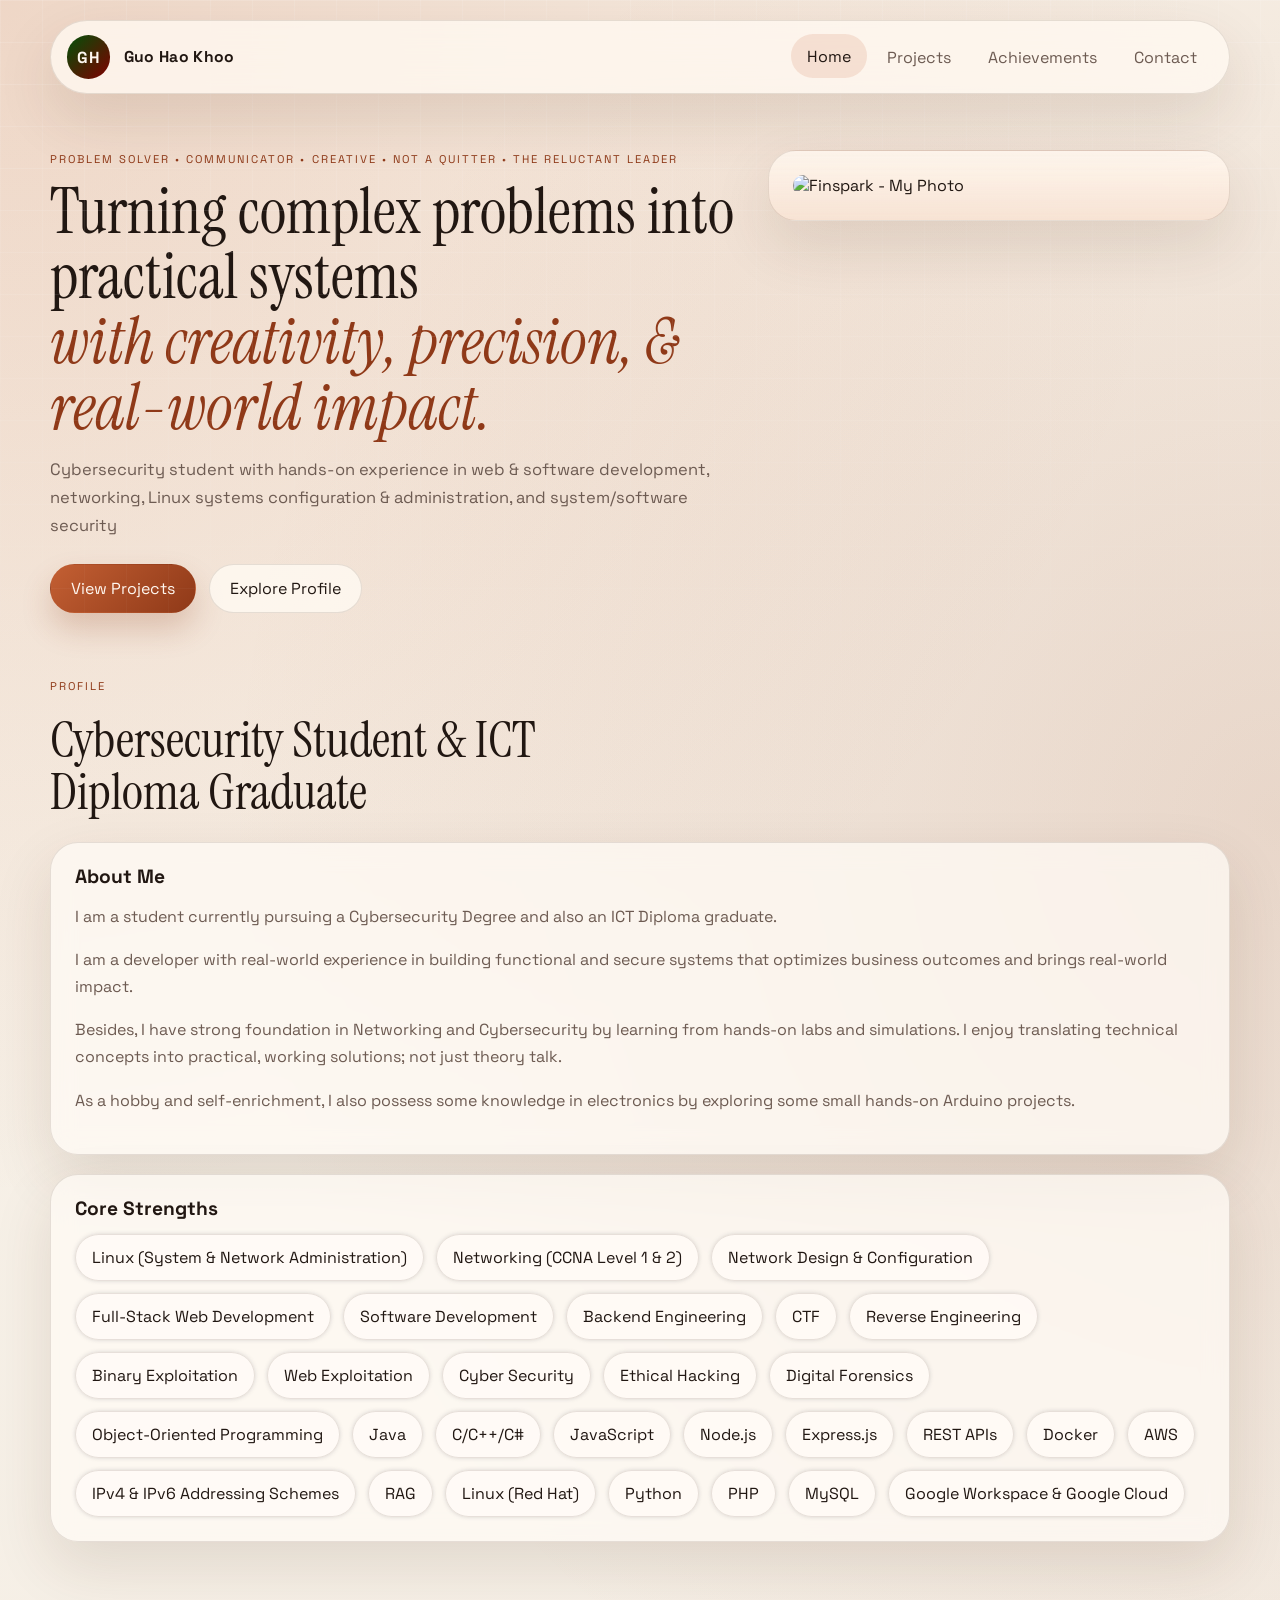
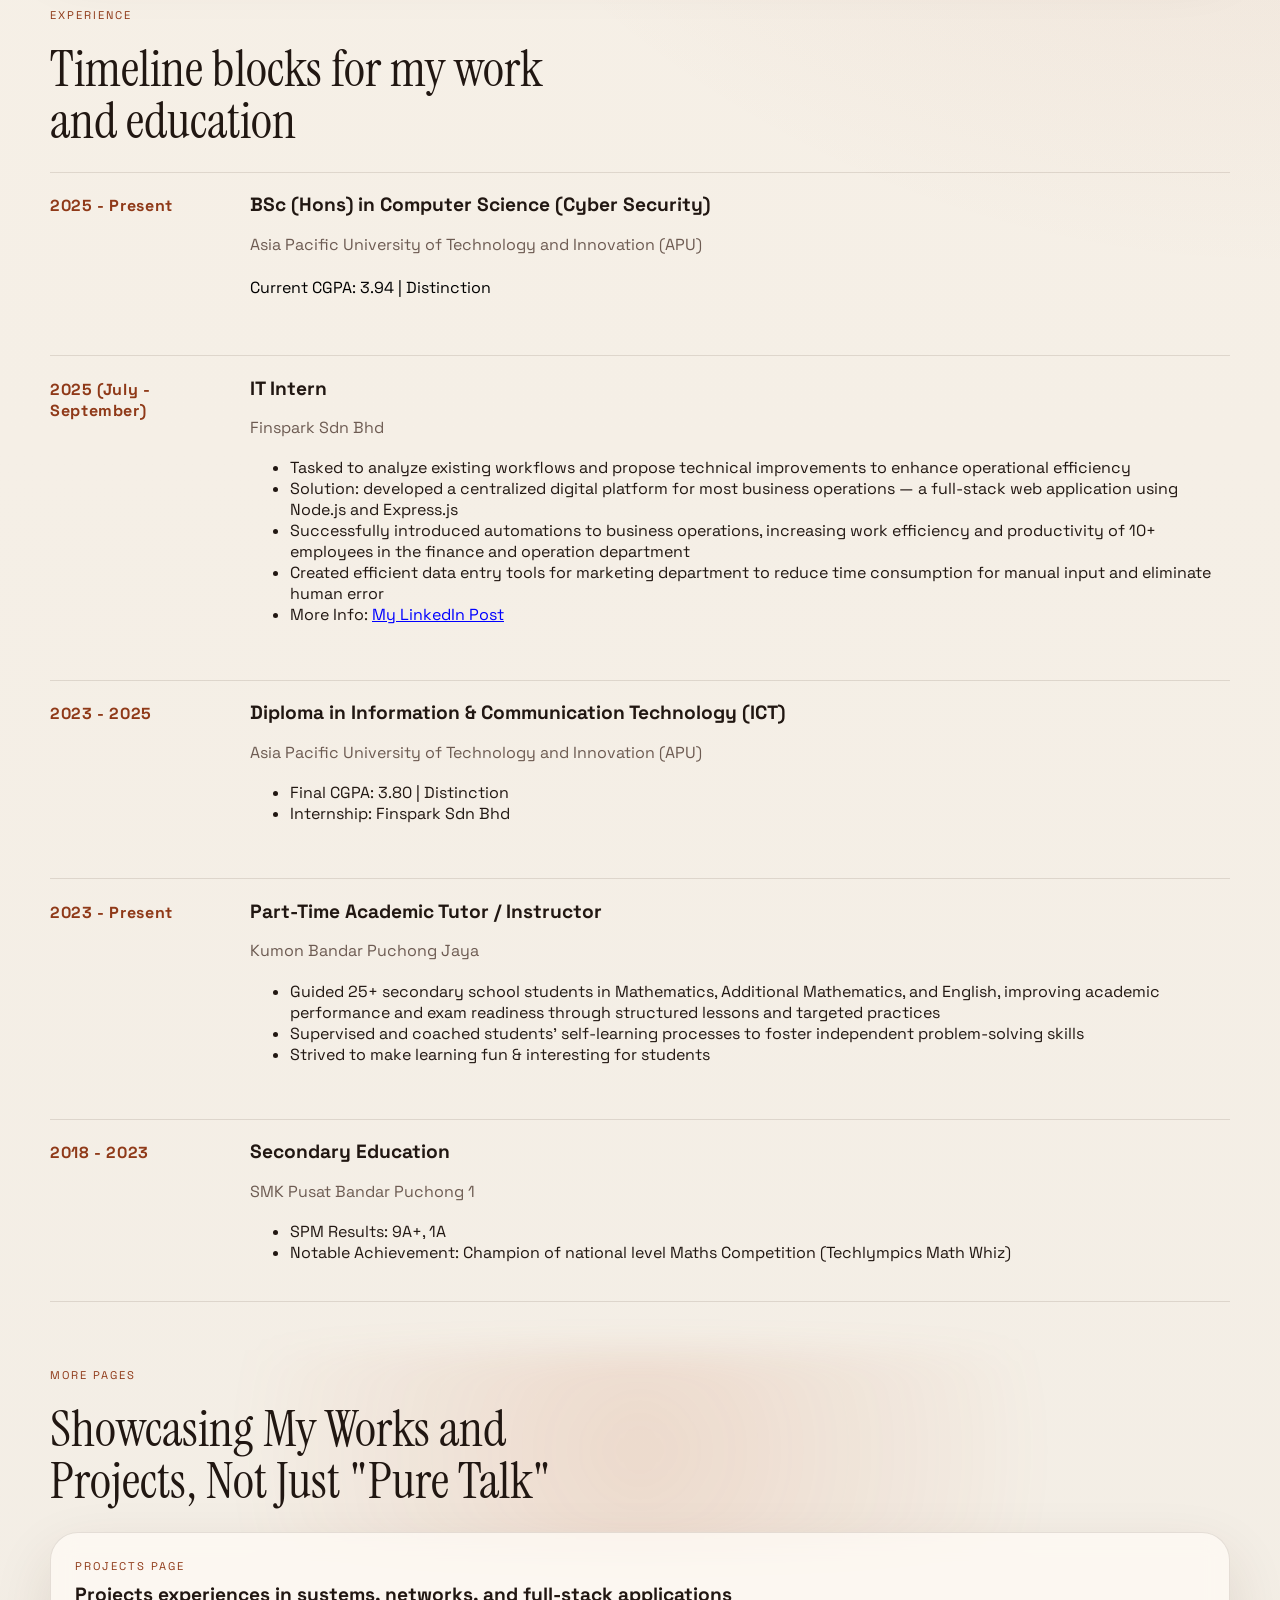
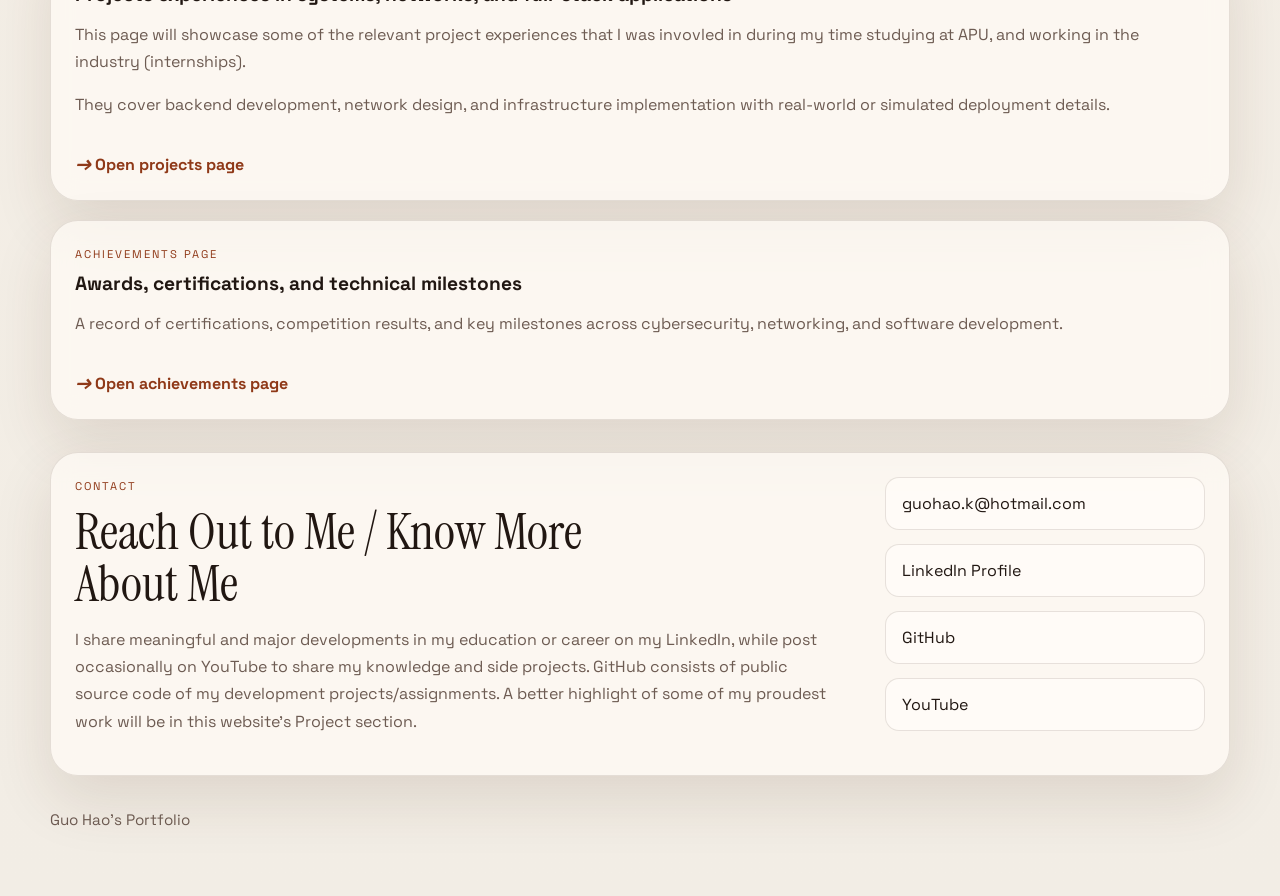
==== index.html @ 0842f277 "favicon & title" ====
<!DOCTYPE html>
<html lang="en">
<head>
  <script src="head.js"></script>
  <meta charset="UTF-8">
  <meta name="viewport" content="width=device-width, initial-scale=1.0">
  <meta name="google-site-verification" content="uPow4T6-4tN_GSEDye2-vSZgMCvHfFJA7c7j4k3rEQc" />
  <meta property="og:site_name" content="Guo Hao Khoo | Portfolio">
  <meta name="description" content="Portfolio of Guo Hao Khoo or Khoo Guo Hao, showcasing backend development, cybersecurity projects, and network design experience.">
  <title>Guo Hao Khoo | Portfolio</title>
  <link rel="preconnect" href="https://fonts.googleapis.com">
  <link rel="preconnect" href="https://fonts.gstatic.com" crossorigin>
  <link
    href="https://fonts.googleapis.com/css2?family=Space+Grotesk:wght@400;500;700&family=Instrument+Serif:ital@0;1&display=swap"
    rel="stylesheet"
  >
  <link rel="stylesheet" href="styles.css">
  <script type="application/ld+json">
  {
    "@context": "https://schema.org",
    "@type": "WebSite",
    "name": "Guo Hao Khoo | Portfolio",
    "url": "https://guohao14.github.io/my_portfolio_website/"
  }
  </script>
  <style>
    .tag-list > li {
      box-shadow: 0px 0px 6px -3px #8b8b8b;
    }

    .spotlight-card a:hover {
      background-color: bisque;
      box-shadow: 0 0 10px 3px bisque;
      border-radius: 10px;
    }

    .contact-details > a:hover {
      box-shadow: 0px 0px 20px -3px #8b8b8b;
    }
  </style>
</head>
<body data-page="home">
  <div class="site-shell">
    <header class="topbar">
      <a class="brand" href="index.html">
        <span class="brand-mark">GH</span>
        <span class="brand-text">Guo Hao Khoo</span>
      </a>
      <button class="nav-toggle" aria-expanded="false" aria-controls="site-nav">
        <span></span>
        <span></span>
      </button>
      <nav id="site-nav" class="site-nav" aria-label="Primary navigation">
        <a href="index.html">Home</a>
        <a href="projects.html">Projects</a>
        <a href="achievements.html">Achievements</a>
        <a href="#contact">Contact</a>
      </nav>
    </header>

    <main>
      <section class="hero section">
        <div class="hero-copy">
          <p class="eyebrow">Problem Solver • Communicator • Creative • Not a Quitter • The Reluctant Leader</p>
          <h1>
            Turning complex problems into practical systems
            <span>with creativity, precision, & real-world impact.</span>
          </h1>
          <p class="hero-text">
            Cybersecurity student with hands-on experience in web & software development, networking, Linux systems configuration & administration, and system/software security
          </p>
          <div class="hero-actions">
            <a class="button button-primary" href="projects.html">View Projects</a>
            <a class="button button-secondary" href="#about">Explore Profile</a>
          </div>
        </div>
        <aside class="hero-panel">
          <div class="profile-card">
            <img style="border-radius: 10px;" src="images/mypfp2.jpg" alt="Finspark - My Photo">
            <!-- <img style="border-radius: 10px;" src="images/finsparkDiscussion.jpg" alt="Finspark - Meeting Discussion"> -->
          </div>
        </aside>
      </section>

      <section id="about" class="section">
        <div class="section-heading">
          <p class="eyebrow">Profile</p>
          <h2>Cybersecurity Student & ICT Diploma Graduate</h2>
        </div>
        <div class="grid-two">
          <article class="panel">
            <h3>About Me</h3>
            <p>I am a student currently pursuing a Cybersecurity Degree and also an ICT Diploma graduate.</p>
            <p>I am a developer with real-world experience in building functional and secure systems that optimizes business outcomes and brings real-world impact.</p>
            <p>Besides, I have strong foundation in Networking and Cybersecurity by learning from hands-on labs and simulations. I enjoy translating technical concepts into practical, working solutions; not just theory talk.</p>
            <p>As a hobby and self-enrichment, I also possess some knowledge in electronics by exploring some small hands-on Arduino projects.</p>
          </article>
          <article class="panel">
            <h3>Core Strengths</h3>
            <ul class="tag-list">
              <li>Linux (System & Network Administration)</li>
              <li>Networking (CCNA Level 1 & 2)</li>
              <li>Network Design & Configuration</li>
              <li>Full-Stack Web Development</li>
              <li>Software Development</li>
              <li>Backend Engineering</li>
              <li>CTF</li>
              <li>Reverse Engineering</li>
              <li>Binary Exploitation</li>
              <li>Web Exploitation</li>
              <li>Cyber Security</li>
              <li>Ethical Hacking</li>
              <li>Digital Forensics</li>
              <li>Object-Oriented Programming</li>
              <li>Java</li>
              <li>C/C++/C#</li>
              <li>JavaScript</li>
              <li>Node.js</li>
              <li>Express.js</li>
              <li>REST APIs</li>
              <li>Docker</li>
              <li>AWS</li>
              <li>IPv4 & IPv6 Addressing Schemes</li>
              <li>RAG</li>
              <li>Linux (Red Hat)</li>
              <li>Python</li>
              <li>PHP</li>
              <li>MySQL</li>
              <li>Google Workspace & Google Cloud</li>
            </ul>
          </article>
        </div>
      </section>

      <section class="section">
        <div class="section-heading">
          <p class="eyebrow">Experience</p>
          <h2>Timeline blocks for my work and education</h2>
        </div>
        <div class="timeline">
          <article class="timeline-item">
            <span class="timeline-year">2025 - Present</span>
            <div>
              <h3>BSc (Hons) in Computer Science (Cyber Security)</h3>
              <p>Asia Pacific University of Technology and Innovation (APU)</p>
              <p  style="color: black;">
                Current CGPA: 3.94 | Distinction
              </p>
            </div>
          </article>
          <article class="timeline-item">
            <span class="timeline-year">2025 (July - September)</span>
            <div>
              <h3>IT Intern</h3>
              <p>Finspark Sdn Bhd</p>
              <p>
                <ul>
                  <li>Tasked to analyze existing workflows and propose technical improvements to enhance operational efficiency</li>
                  <li>Solution: developed a centralized digital platform for most business operations — a full-stack web application using Node.js and Express.js</li>
                  <li>Successfully introduced automations to business operations, increasing work efficiency and productivity of 10+ employees in the finance and operation department</li>
                  <li>Created efficient data entry tools for marketing department to reduce time consumption for manual input and eliminate human error</li>
                  <li>More Info: <a style="color: blue;" href="https://www.linkedin.com/feed/update/urn:li:activity:7388507509298233344/" target="_blank" rel="noreferrer"><u>My LinkedIn Post</u></a></li>
                </ul>
              </p>
            </div>
          </article>
          <article class="timeline-item">
            <span class="timeline-year">2023 - 2025</span>
            <div>
              <h3>Diploma in Information & Communication Technology (ICT)</h3>
              <p>Asia Pacific University of Technology and Innovation (APU)</p>
              <p>
                <ul>
                  <li>Final CGPA: 3.80 | Distinction</li>
                  <li>Internship: Finspark Sdn Bhd</li>
                </ul>
              </p>
            </div>
          </article>
          <article class="timeline-item">
            <span class="timeline-year">2023 - Present</span>
            <div>
              <h3>Part-Time Academic Tutor / Instructor</h3>
              <p>Kumon Bandar Puchong Jaya</p>
              <p  style="color: black;">
                <ul>
                  <li>Guided 25+ secondary school students in Mathematics, Additional Mathematics, and English, improving academic performance and exam readiness through structured lessons and targeted practices</li>
                  <li>Supervised and coached students' self-learning processes to foster independent problem-solving skills</li>
                  <li>Strived to make learning fun & interesting for students</li>
                </ul>
              </p>
            </div>
          </article>
          <article class="timeline-item">
            <span class="timeline-year">2018 - 2023</span>
            <div>
              <h3>Secondary Education</h3>
              <p>SMK Pusat Bandar Puchong 1</p>
              <p>
                <ul>
                  <li>SPM Results: 9A+, 1A</li>
                  <li>Notable Achievement: Champion of national level Maths Competition (Techlympics Math Whiz)</li>
                </ul>
              </p>
            </div>
          </article>
        </div>
      </section>

      <section class="section spotlight">
        <div class="section-heading">
          <p class="eyebrow">More Pages</p>
          <h2>Showcasing My Works and Projects, Not Just "Pure Talk"</h2>
        </div>
        <div class="grid-two">
          <article class="spotlight-card">
            <p class="card-label">Projects page</p>
            <h3>Projects experiences in systems, networks, and full-stack applications</h3>
            <p>
              This page will showcase some of the relevant project experiences that I was invovled in during my time studying at APU, and working in the industry (internships).
            </p>
            <p> 
              They cover backend development, network design, and infrastructure implementation with real-world or simulated deployment details.
            </p>
            <a class="text-link" href="projects.html"><em style="font-size: 20px;">&rarr;</em> Open projects page</a>
          </article>
          <article class="spotlight-card">
            <p class="card-label">Achievements page</p>
            <h3>Awards, certifications, and technical milestones</h3>
            <p>
              A record of certifications, competition results, and key milestones across cybersecurity, networking, and software development.
            </p>
            <a class="text-link" href="achievements.html"><em style="font-size: 20px;">&rarr;</em> Open achievements page</a>
          </article>
        </div>
      </section>

      <section id="contact" class="section contact-panel">
        <div style="margin-right: 2rem;">
          <p class="eyebrow">Contact</p>
          <h2>Reach Out to Me / Know More About Me</h2>
          <p>
            I share meaningful and major developments in my education or career on my LinkedIn, while post occasionally on YouTube to share my knowledge and side projects. GitHub consists of public source code of my development projects/assignments. A better highlight of some of my proudest work will be in this website's Project section.  
          </p>
        </div>
        <div class="contact-details">
          <a href="mailto:guohao.k@hotmail.com">guohao.k@hotmail.com</a>
          <a href="https://www.linkedin.com/in/guo-hao-khoo-23561226b" target="_blank" rel="noreferrer">LinkedIn Profile</a>

          <a href="https://github.com/GUOHAO14" target="_blank" rel="noreferrer">GitHub</a>
          <a href="https://www.youtube.com/@guohaok14" target="_blank" rel="noreferrer">YouTube</a>
        </div>
      </section>
    </main>

    <footer class="footer">
      <p>Guo Hao's Portfolio</p>
    </footer>
  </div>

  <script src="script.js"></script>
</body>
</html>
---- styles.css ----
:root {
  --bg: #f3efe7;
  --paper: rgba(255, 251, 245, 0.72);
  --panel: rgba(255, 248, 239, 0.82);
  --panel-strong: #fffaf2;
  --text: #211712;
  --muted: #6d5b52;
  --line: rgba(62, 35, 18, 0.12);
  --accent: #c35f33;
  --accent-deep: #8f3918;
  --accent-soft: #f1c29b;
  --shadow: 0 24px 60px rgba(72, 38, 18, 0.12);
  --radius-lg: 28px;
  --radius-md: 20px;
  --radius-sm: 14px;
  --max-width: 1180px;
}

* {
  box-sizing: border-box;
}

html {
  scroll-behavior: smooth;
}

body {
  margin: 0;
  min-height: 100vh;
  font-family: "Space Grotesk", sans-serif;
  color: var(--text);
  background:
    radial-gradient(circle at top left, rgba(195, 95, 51, 0.18), transparent 28%),
    radial-gradient(circle at right 20%, rgba(143, 57, 24, 0.14), transparent 30%),
    linear-gradient(180deg, #f8f1e7 0%, #f2ede5 100%);
}

body::before {
  content: "";
  position: fixed;
  inset: 0;
  background-image:
    linear-gradient(rgba(255, 255, 255, 0.22) 1px, transparent 1px),
    linear-gradient(90deg, rgba(255, 255, 255, 0.18) 1px, transparent 1px);
  background-size: 42px 42px;
  mask-image: linear-gradient(180deg, rgba(0, 0, 0, 0.65), transparent 88%);
  pointer-events: none;
}

a {
  color: inherit;
  text-decoration: none;
}

img,
video {
  max-width: 100%;
  display: block;
}

.site-shell {
  width: min(calc(100% - 2rem), var(--max-width));
  margin: 0 auto;
  padding: 1.25rem 0 3rem;
}

.topbar {
  position: sticky;
  top: 1rem;
  z-index: 10;
  display: flex;
  align-items: center;
  justify-content: space-between;
  gap: 1rem;
  padding: 0.9rem 1rem;
  margin-bottom: 1.5rem;
  border: 1px solid var(--line);
  border-radius: 999px;
  background: rgba(255, 249, 241, 0.78);
  backdrop-filter: blur(16px);
  box-shadow: var(--shadow);
}

.brand {
  display: inline-flex;
  align-items: center;
  gap: 0.85rem;
  font-weight: 700;
  letter-spacing: 0.02em;
}

.brand-mark {
  display: grid;
  place-items: center;
  width: 2.7rem;
  height: 2.7rem;
  border-radius: 50%;
  background: linear-gradient(135deg, #005008, #800000);
  color: #fff8f1;
}

.brand-text {
  font-size: 0.98rem;
}

.site-nav {
  display: flex;
  align-items: center;
  gap: 0.3rem;
}

.site-nav a {
  padding: 0.7rem 1rem;
  border-radius: 999px;
  color: var(--muted);
  transition: background-color 180ms ease, color 180ms ease, transform 180ms ease;
}

.site-nav a:hover,
.site-nav a.is-current {
  background: rgba(195, 95, 51, 0.14);
  color: var(--text);
  transform: translateY(-1px);
}

.nav-toggle {
  display: none;
  align-items: center;
  justify-content: center;
  flex-direction: column;
  gap: 0.3rem;
  width: 3rem;
  height: 3rem;
  border: 1px solid var(--line);
  border-radius: 50%;
  background: var(--panel-strong);
  cursor: pointer;
}

.nav-toggle span {
  width: 1rem;
  height: 2px;
  background: var(--text);
}

.section {
  padding: 2rem 0;
}

.hero,
.page-hero {
  display: grid;
  grid-template-columns: minmax(0, 1.2fr) minmax(320px, 0.8fr);
  gap: 1.5rem;
  align-items: stretch;
}

.page-hero {
  grid-template-columns: 1fr;
  gap: 0.75rem;
}

.eyebrow,
.card-label {
  margin: 0 0 0.6rem;
  font-size: 0.7rem;
  text-transform: uppercase;
  letter-spacing: 0.18em;
  color: var(--accent-deep);
}

h1,
h2,
h3 {
  margin: 0;
  line-height: 1.02;
}

h1,
h2 {
  font-family: "Instrument Serif", serif;
  font-weight: 400;
}

h1 {
  font-size: clamp(3.2rem, 7vw, 4rem);
  /* max-width: 12ch; */
}

h1 span {
  display: block;
  color: var(--accent-deep);
  font-style: italic;
}

h2 {
  font-size: clamp(2.8rem, 4vw, 3.3rem);
  max-width: 32rem;
}

h3 {
  font-size: 1.2rem;
}

p {
  color: var(--muted);
  line-height: 1.7;
}

.hero-text {
  max-width: 60ch;
  font-size: 1.03rem;
}

.hero-actions {
  display: flex;
  flex-wrap: wrap;
  gap: 0.8rem;
  margin-top: 1.5rem;
}

.button {
  display: inline-flex;
  align-items: center;
  justify-content: center;
  min-height: 3rem;
  padding: 0.8rem 1.25rem;
  border-radius: 999px;
  border: 1px solid transparent;
  transition: transform 180ms ease, box-shadow 180ms ease, background-color 180ms ease;
}

.button:hover {
  transform: translateY(-2px);
}

.button-primary {
  background: linear-gradient(135deg, var(--accent), var(--accent-deep));
  color: #fff7f0;
  box-shadow: 0 16px 30px rgba(143, 57, 24, 0.22);
}

.button-secondary {
  border-color: var(--line);
  background: rgba(255, 250, 243, 0.8);
}

.profile-card,
.panel,
.feature-card,
.spotlight-card,
.achievement-feature,
.contact-panel,
.project-card,
.achievement-item {
  border: 1px solid var(--line);
  border-radius: var(--radius-lg);
  background: var(--paper);
  box-shadow: var(--shadow);
  backdrop-filter: blur(12px);
}

.profile-card,
.panel,
.spotlight-card,
.achievement-feature {
  padding: 1.5rem;
}

.profile-card {
  background:
    linear-gradient(180deg, rgba(255, 246, 237, 0.95), rgba(245, 222, 205, 0.8)),
    var(--paper);
}

.stat-list,
.tag-list,
.meta-list,
.contact-details {
  list-style: none;
  padding: 0;
  margin: 0;
}

.stat-list {
  display: grid;
  gap: 1rem;
  margin-top: 1.5rem;
}

.stat-list li {
  display: flex;
  justify-content: space-between;
  gap: 1rem;
  padding-top: 1rem;
  border-top: 1px solid rgba(62, 35, 18, 0.08);
}

.stat-list strong {
  font-size: 1.8rem;
  font-weight: 700;
  color: var(--text);
}

.section-heading {
  display: grid;
  gap: 0.5rem;
  margin-bottom: 1.5rem;
}

.grid-two,
.card-grid {
  display: grid;
  gap: 1.2rem;
}

.grid-two {
  
}

.card-grid {
  grid-template-columns: repeat(3, minmax(0, 1fr));
}

.tag-list {
  display: flex;
  flex-wrap: wrap;
  gap: 0.75rem;
  margin-top: 1rem;
}

.tag-list li,
.filter-chip {
  padding: 0.75rem 1rem;
  border: 1px solid var(--line);
  border-radius: 999px;
  background: rgba(255, 251, 246, 0.88);
}

.timeline {
  display: grid;
  gap: 1rem;
}

.timeline-item {
  display: grid;
  grid-template-columns: 180px 1fr;
  gap: 1.25rem;
  padding: 1.4rem 0;
  border-top: 1px solid var(--line);
}

.timeline-item:last-child {
  border-bottom: 1px solid var(--line);
}

.timeline-year {
  color: var(--accent-deep);
  font-weight: 700;
  letter-spacing: 0.04em;
}

.spotlight {
  position: relative;
}

.spotlight::before {
  content: "";
  position: absolute;
  inset: 1rem 0 auto;
  height: 200px;
  background: radial-gradient(circle, rgba(195, 95, 51, 0.14), transparent 68%);
  filter: blur(16px);
  z-index: -1;
}

.text-link {
  display: inline-block;
  margin-top: 1rem;
  color: var(--accent-deep);
  font-weight: 700;
}

.contact-panel {
  display: grid;
  grid-template-columns: minmax(0, 1fr) minmax(240px, 320px);
  gap: 1rem;
  padding: 1.5rem;
}

.contact-details {
  display: grid;
  gap: 0.85rem;
  align-content: start;
}

.contact-details a {
  padding: 0.95rem 1rem;
  border-radius: var(--radius-sm);
  background: rgba(255, 252, 247, 0.88);
  border: 1px solid var(--line);
}

.footer {
  padding-top: 1rem;
  color: var(--muted);
  font-size: 0.95rem;
}

.filters {
  display: flex;
  flex-wrap: wrap;
  gap: 0.75rem;
  margin-bottom: 1.5rem;
}

.filter-chip {
  font: inherit;
  color: var(--muted);
  cursor: pointer;
  transition: background-color 180ms ease, color 180ms ease, transform 180ms ease;
}

.filter-chip.is-active,
.filter-chip:hover {
  background: linear-gradient(135deg, var(--accent), var(--accent-deep));
  color: #fff7f0;
  transform: translateY(-1px);
}

.project-grid,
.achievement-list {
  display: grid;
  gap: 1.2rem;
}

.project-grid {
  grid-template-columns: repeat(2, minmax(0, 1fr));
}

.project-card {
  overflow: hidden;
}

.project-copy {
  padding: 1.4rem;
}

.media-block {
  display: grid;
  place-items: center;
  min-height: 240px;
  padding: 1rem;
  font-weight: 700;
  letter-spacing: 0.04em;
  text-transform: uppercase;
  color: rgba(33, 23, 18, 0.72);
}

.media-photo {
  background:
    linear-gradient(135deg, rgba(195, 95, 51, 0.35), rgba(241, 194, 155, 0.8)),
    linear-gradient(45deg, #f7ede2, #f9dcc4);
}

.media-video {
  background:
    linear-gradient(135deg, rgba(143, 57, 24, 0.78), rgba(195, 95, 51, 0.4)),
    linear-gradient(45deg, #39231a, #7f4e3a);
  color: #fff6ee;
}

.media-gallery {
  background:
    linear-gradient(135deg, rgba(241, 194, 155, 0.75), rgba(255, 250, 243, 0.95)),
    linear-gradient(45deg, #f3ede6, #fae5d4);
}

.meta-list {
  display: grid;
  gap: 0.55rem;
  margin-top: 1rem;
}

.achievements-layout {
  display: grid;
  grid-template-columns: minmax(300px, 0.8fr) minmax(0, 1.2fr);
  gap: 1.2rem;
}

.achievement-feature {
  display: grid;
  gap: 1rem;
  align-content: start;
  background:
    linear-gradient(180deg, rgba(255, 246, 237, 0.95), rgba(245, 222, 205, 0.86)),
    var(--paper);
}

.achievement-badge {
  display: inline-flex;
  align-items: center;
  justify-content: center;
  width: 5rem;
  height: 5rem;
  border-radius: 50%;
  background: linear-gradient(135deg, var(--accent), var(--accent-deep));
  color: #fff7f0;
  font-family: "Instrument Serif", serif;
  font-size: 1.6rem;
}

.achievement-item {
  display: grid;
  grid-template-columns: 84px 1fr;
  gap: 1rem;
  padding: 1.3rem;
}

.achievement-item span {
  font-weight: 700;
  color: var(--accent-deep);
}

.achievement-category {
  display: grid;
  gap: 1.5rem;
}

.achievement-grid {
  display: grid;
  gap: 1.25rem;
}

.achievement-card {
  display: grid;
  grid-template-columns: minmax(140px, 180px) 1fr;
  gap: 1rem;
  align-items: center;
  padding: 1.4rem;
  border: 1px solid var(--line);
  border-radius: var(--radius-lg);
  background: var(--paper);
  box-shadow: var(--shadow);
  backdrop-filter: blur(12px);
}

.achievement-card-media {
  display: grid;
  place-items: center;
  min-height: 140px;
  padding: 1rem;
  border-radius: var(--radius-md);
  background: linear-gradient(135deg, rgba(195, 95, 51, 0.16), rgba(241, 194, 155, 0.88));
  color: rgba(33, 23, 18, 0.8);
  font-weight: 700;
  letter-spacing: 0.08em;
  text-transform: uppercase;
  text-align: center;
}

.achievement-card-media span {
  max-width: 100%;
}

.achievement-card-copy {
  display: grid;
  gap: 0.75rem;
}

.achievement-card-copy .eyebrow {
  margin-bottom: 0;
}

.achievement-meta {
  margin-top: 0.75rem;
  color: var(--accent-deep);
  font-size: 0.95rem;
  font-weight: 700;
}

.feature-card {
  padding: 1.4rem;
}

[data-hidden="true"] {
  display: none;
}

@media (max-width: 920px) {
  .hero,
  .grid-two,
  .card-grid,
  .project-grid,
  .achievements-layout,
  .achievement-card,
  .contact-panel {
    grid-template-columns: 1fr;
  }

  .timeline-item {
    grid-template-columns: 1fr;
    gap: 0.45rem;
  }
}

@media (max-width: 760px) {
  .site-shell {
    width: min(calc(100% - 1rem), var(--max-width));
  }

  .topbar {
    border-radius: 28px;
    padding: 0.9rem;
  }

  .nav-toggle {
    display: inline-flex;
  }

  .site-nav {
    position: absolute;
    top: calc(100% + 0.6rem);
    left: 0;
    right: 0;
    display: none;
    flex-direction: column;
    align-items: stretch;
    padding: 0.6rem;
    border: 1px solid var(--line);
    border-radius: 24px;
    background: rgba(255, 249, 241, 0.96);
    box-shadow: var(--shadow);
  }

  .site-nav.is-open {
    display: flex;
  }

  .site-nav a {
    width: 100%;
  }

  .media-block {
    min-height: 190px;
  }
}
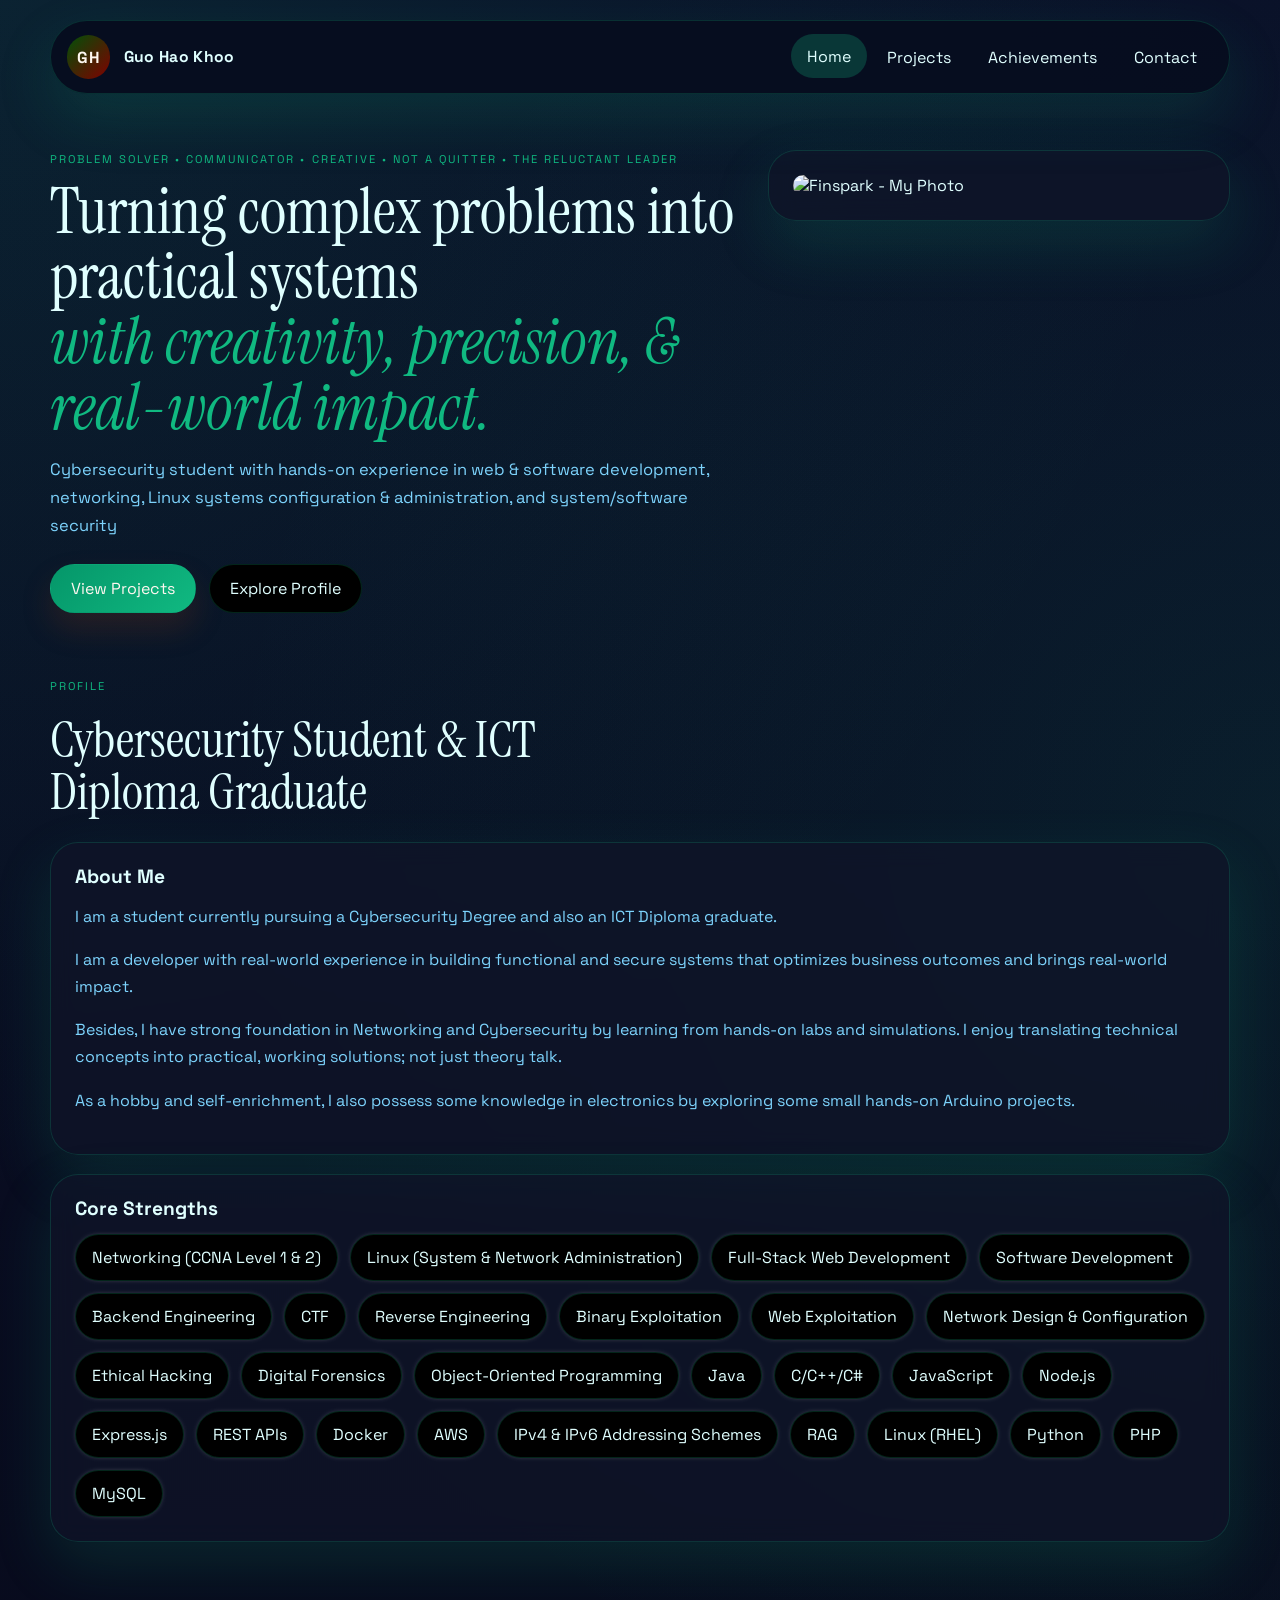
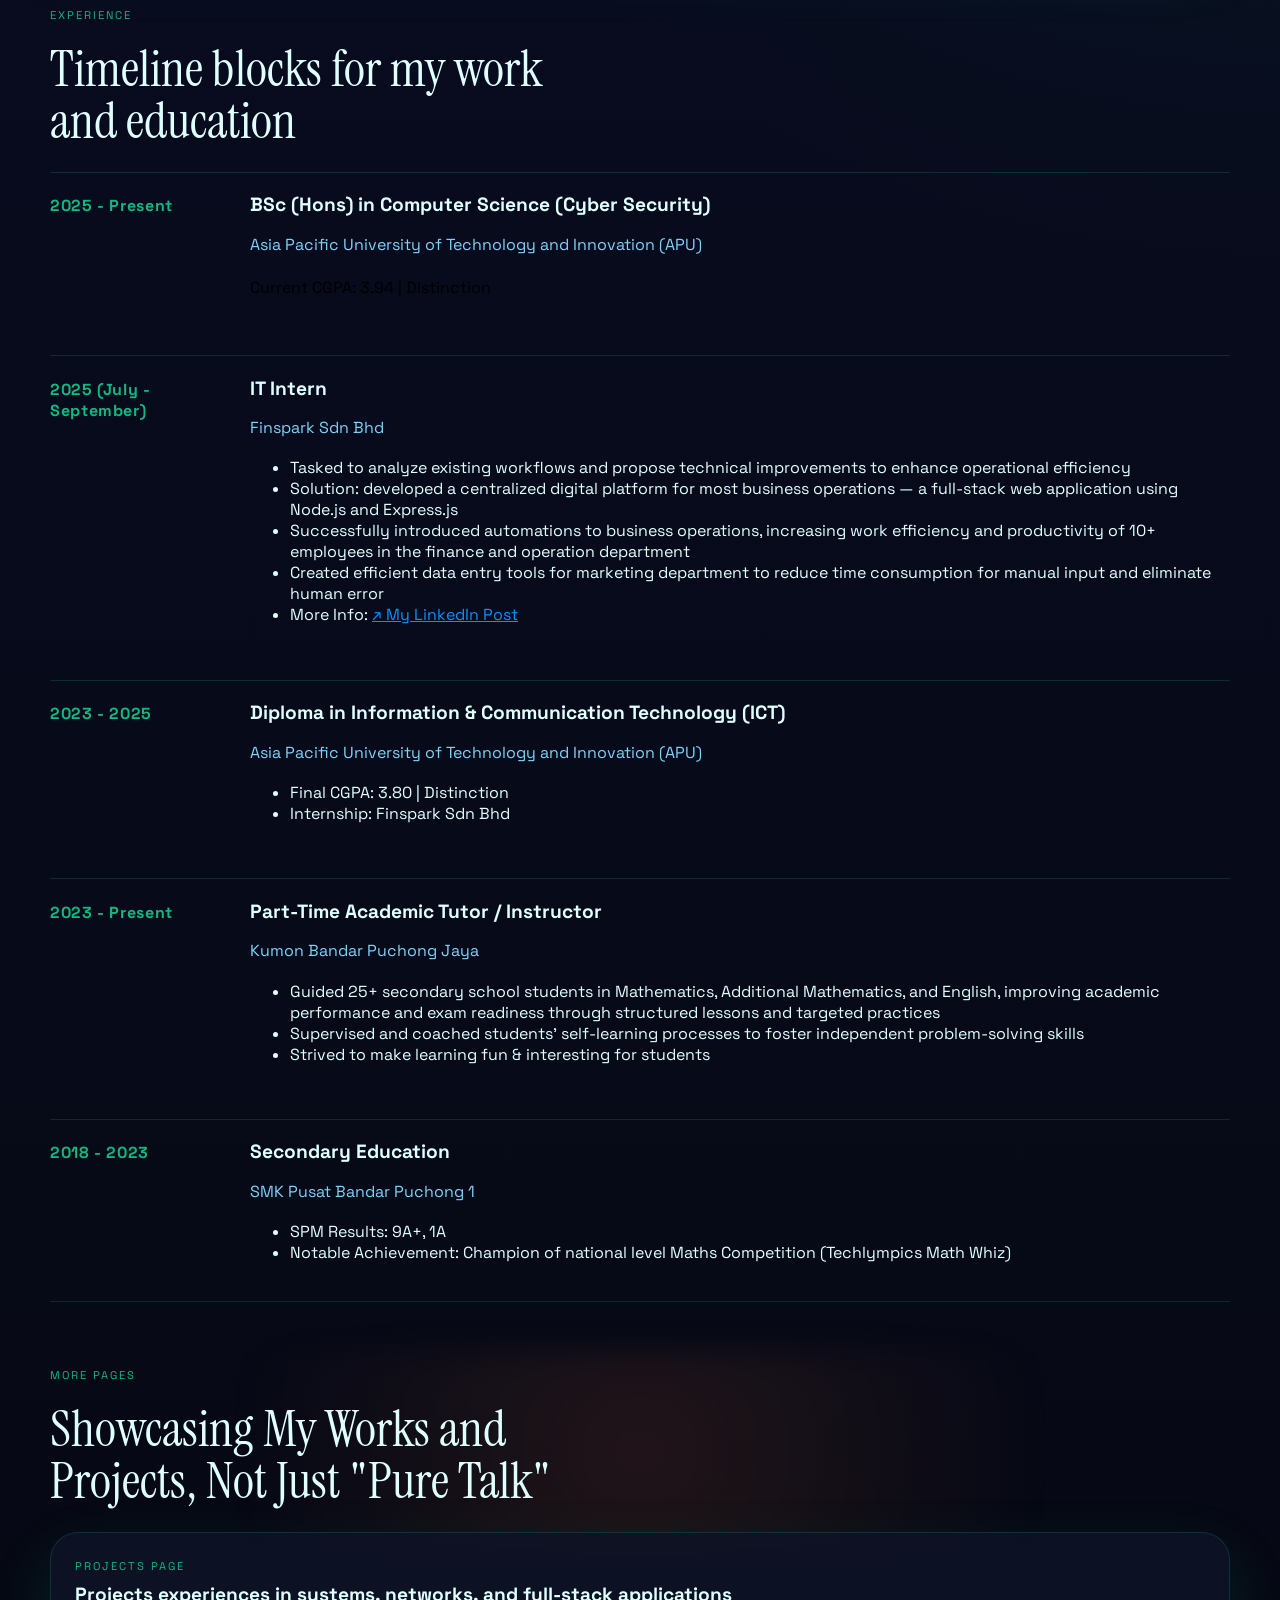
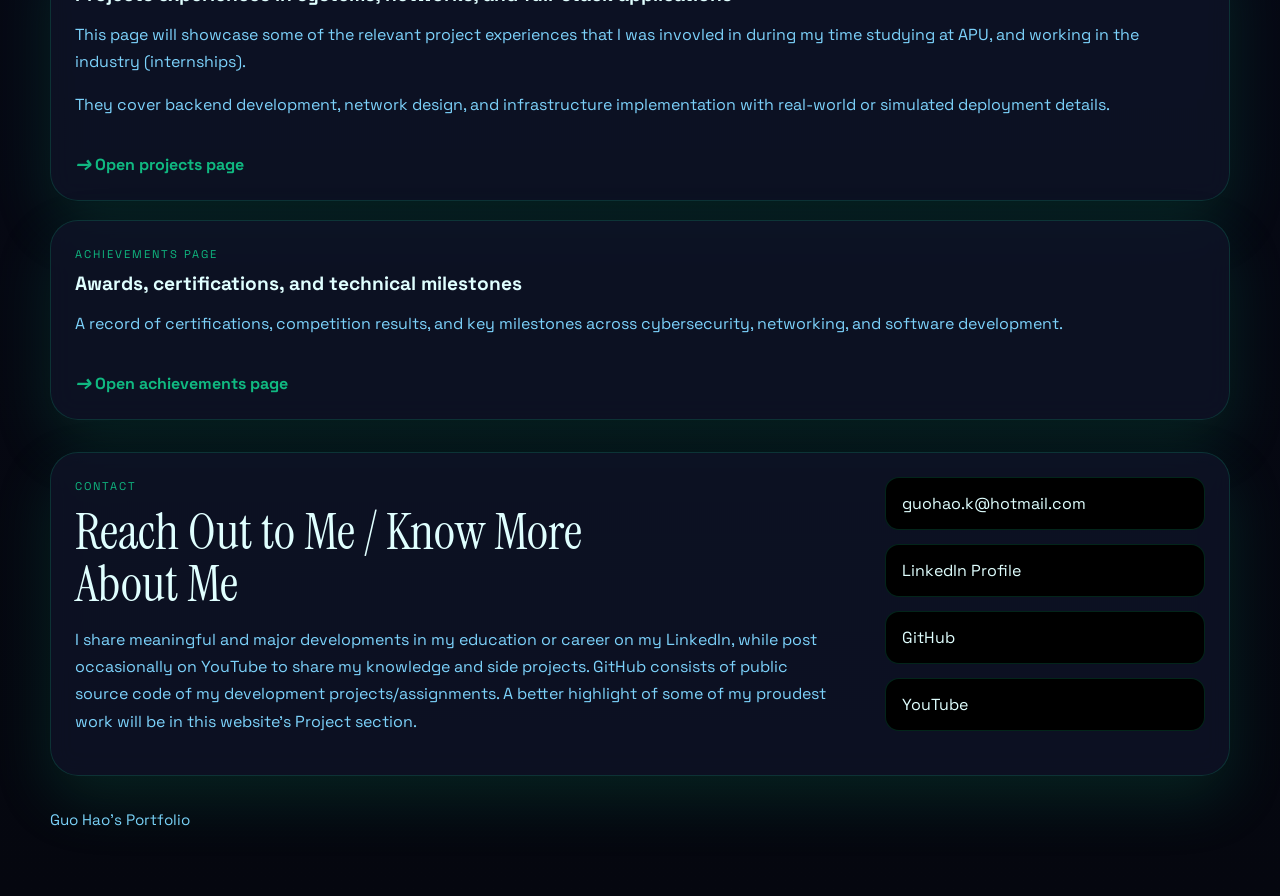
==== commit 19b47959: "modify content and added links" ====
--- a/index.html
+++ b/index.html
@@ -98,9 +98,8 @@
           <article class="panel">
             <h3>Core Strengths</h3>
             <ul class="tag-list">
+              <li>Networking (CCNA Level 1 & 2)</li>
               <li>Linux (System & Network Administration)</li>
-              <li>Networking (CCNA Level 1 & 2)</li>
-              <li>Network Design & Configuration</li>
               <li>Full-Stack Web Development</li>
               <li>Software Development</li>
               <li>Backend Engineering</li>
@@ -108,7 +107,7 @@
               <li>Reverse Engineering</li>
               <li>Binary Exploitation</li>
               <li>Web Exploitation</li>
-              <li>Cyber Security</li>
+              <li>Network Design & Configuration</li>
               <li>Ethical Hacking</li>
               <li>Digital Forensics</li>
               <li>Object-Oriented Programming</li>
@@ -122,11 +121,10 @@
               <li>AWS</li>
               <li>IPv4 & IPv6 Addressing Schemes</li>
               <li>RAG</li>
-              <li>Linux (Red Hat)</li>
+              <li>Linux (RHEL)</li>
               <li>Python</li>
               <li>PHP</li>
               <li>MySQL</li>
-              <li>Google Workspace & Google Cloud</li>
             </ul>
           </article>
         </div>
@@ -159,7 +157,7 @@
                   <li>Solution: developed a centralized digital platform for most business operations — a full-stack web application using Node.js and Express.js</li>
                   <li>Successfully introduced automations to business operations, increasing work efficiency and productivity of 10+ employees in the finance and operation department</li>
                   <li>Created efficient data entry tools for marketing department to reduce time consumption for manual input and eliminate human error</li>
-                  <li>More Info: <a style="color: blue;" href="https://www.linkedin.com/feed/update/urn:li:activity:7388507509298233344/" target="_blank" rel="noreferrer"><u>My LinkedIn Post</u></a></li>
+                  <li>More Info: <a style="color: #0093ff;" href="https://www.linkedin.com/feed/update/urn:li:activity:7388507509298233344/" target="_blank" rel="noreferrer"><u>↗ My LinkedIn Post</u></a></li>
                 </ul>
               </p>
             </div>
--- a/styles.css
+++ b/styles.css
@@ -1,15 +1,16 @@
+/* THEME: Cyberpunk with Green */
 :root {
-  --bg: #f3efe7;
-  --paper: rgba(255, 251, 245, 0.72);
-  --panel: rgba(255, 248, 239, 0.82);
-  --panel-strong: #fffaf2;
-  --text: #211712;
-  --muted: #6d5b52;
-  --line: rgba(62, 35, 18, 0.12);
-  --accent: #c35f33;
-  --accent-deep: #8f3918;
-  --accent-soft: #f1c29b;
-  --shadow: 0 24px 60px rgba(72, 38, 18, 0.12);
+  --bg: #0a0e27;
+  --paper: rgba(15, 20, 40, 0.75);
+  --panel: rgba(20, 28, 50, 0.85);
+  --panel-strong: rgba(25, 35, 60, 0.95);
+  --text: #e0ffff;
+  --muted: #7dd3fc;
+  --line: rgba(16, 185, 129, 0.2);
+  --accent: #059669;
+  --accent-deep: #10b981;
+  --accent-soft: #6ee7b7;
+  --shadow: 0 24px 60px rgba(16, 185, 129, 0.15);
   --radius-lg: 28px;
   --radius-md: 20px;
   --radius-sm: 14px;
@@ -21,7 +22,7 @@
 }
 
 html {
-  scroll-behavior: smooth;
+  /* scroll-behavior removed for better performance */
 }
 
 body {
@@ -30,21 +31,13 @@
   font-family: "Space Grotesk", sans-serif;
   color: var(--text);
   background:
-    radial-gradient(circle at top left, rgba(195, 95, 51, 0.18), transparent 28%),
-    radial-gradient(circle at right 20%, rgba(143, 57, 24, 0.14), transparent 30%),
-    linear-gradient(180deg, #f8f1e7 0%, #f2ede5 100%);
+    radial-gradient(circle at top left, rgba(16, 185, 129, 0.12), transparent 28%),
+    radial-gradient(circle at right 20%, rgba(16, 185, 129, 0.1), transparent 30%),
+    linear-gradient(180deg, #0a0e27 0%, #05070f 100%);
 }
 
 body::before {
-  content: "";
-  position: fixed;
-  inset: 0;
-  background-image:
-    linear-gradient(rgba(255, 255, 255, 0.22) 1px, transparent 1px),
-    linear-gradient(90deg, rgba(255, 255, 255, 0.18) 1px, transparent 1px);
-  background-size: 42px 42px;
-  mask-image: linear-gradient(180deg, rgba(0, 0, 0, 0.65), transparent 88%);
-  pointer-events: none;
+  content: none;
 }
 
 a {
@@ -76,8 +69,7 @@
   margin-bottom: 1.5rem;
   border: 1px solid var(--line);
   border-radius: 999px;
-  background: rgba(255, 249, 241, 0.78);
-  backdrop-filter: blur(16px);
+  background: rgba(7, 13, 31, 0.95);
   box-shadow: var(--shadow);
 }
 
@@ -112,16 +104,18 @@
 .site-nav a {
   padding: 0.7rem 1rem;
   border-radius: 999px;
-  color: var(--muted);
+  color: var(--text);
   transition: background-color 180ms ease, color 180ms ease, transform 180ms ease;
 }
 
 .site-nav a:hover,
 .site-nav a.is-current {
-  background: rgba(195, 95, 51, 0.14);
+  background: rgba(16, 185, 129, 0.25);
   color: var(--text);
   transform: translateY(-1px);
 }
+
+/* Unused theme selectors removed for cleaner CSS */
 
 .nav-toggle {
   display: none;
@@ -242,7 +236,7 @@
 
 .button-secondary {
   border-color: var(--line);
-  background: rgba(255, 250, 243, 0.8);
+  background: black;
 }
 
 .profile-card,
@@ -267,12 +261,6 @@
   padding: 1.5rem;
 }
 
-.profile-card {
-  background:
-    linear-gradient(180deg, rgba(255, 246, 237, 0.95), rgba(245, 222, 205, 0.8)),
-    var(--paper);
-}
-
 .stat-list,
 .tag-list,
 .meta-list,
@@ -334,7 +322,7 @@
   padding: 0.75rem 1rem;
   border: 1px solid var(--line);
   border-radius: 999px;
-  background: rgba(255, 251, 246, 0.88);
+  background: black;
 }
 
 .timeline {
@@ -397,7 +385,7 @@
 .contact-details a {
   padding: 0.95rem 1rem;
   border-radius: var(--radius-sm);
-  background: rgba(255, 252, 247, 0.88);
+  background: black;
   border: 1px solid var(--line);
 }
 
@@ -457,23 +445,13 @@
   color: rgba(33, 23, 18, 0.72);
 }
 
-.media-photo {
-  background:
-    linear-gradient(135deg, rgba(195, 95, 51, 0.35), rgba(241, 194, 155, 0.8)),
-    linear-gradient(45deg, #f7ede2, #f9dcc4);
-}
-
-.media-video {
-  background:
-    linear-gradient(135deg, rgba(143, 57, 24, 0.78), rgba(195, 95, 51, 0.4)),
-    linear-gradient(45deg, #39231a, #7f4e3a);
+.media-photo-loki {
+  background: linear-gradient(135deg, #e9c500, #005000);
+}
+
+.media-photo-red {
+  background: linear-gradient(135deg, black, #840000);
   color: #fff6ee;
-}
-
-.media-gallery {
-  background:
-    linear-gradient(135deg, rgba(241, 194, 155, 0.75), rgba(255, 250, 243, 0.95)),
-    linear-gradient(45deg, #f3ede6, #fae5d4);
 }
 
 .meta-list {
@@ -548,7 +526,7 @@
 .achievement-card-media {
   display: grid;
   place-items: center;
-  min-height: 140px;
+  min-height: 100px;
   padding: 1rem;
   border-radius: var(--radius-md);
   background: linear-gradient(135deg, rgba(195, 95, 51, 0.16), rgba(241, 194, 155, 0.88));
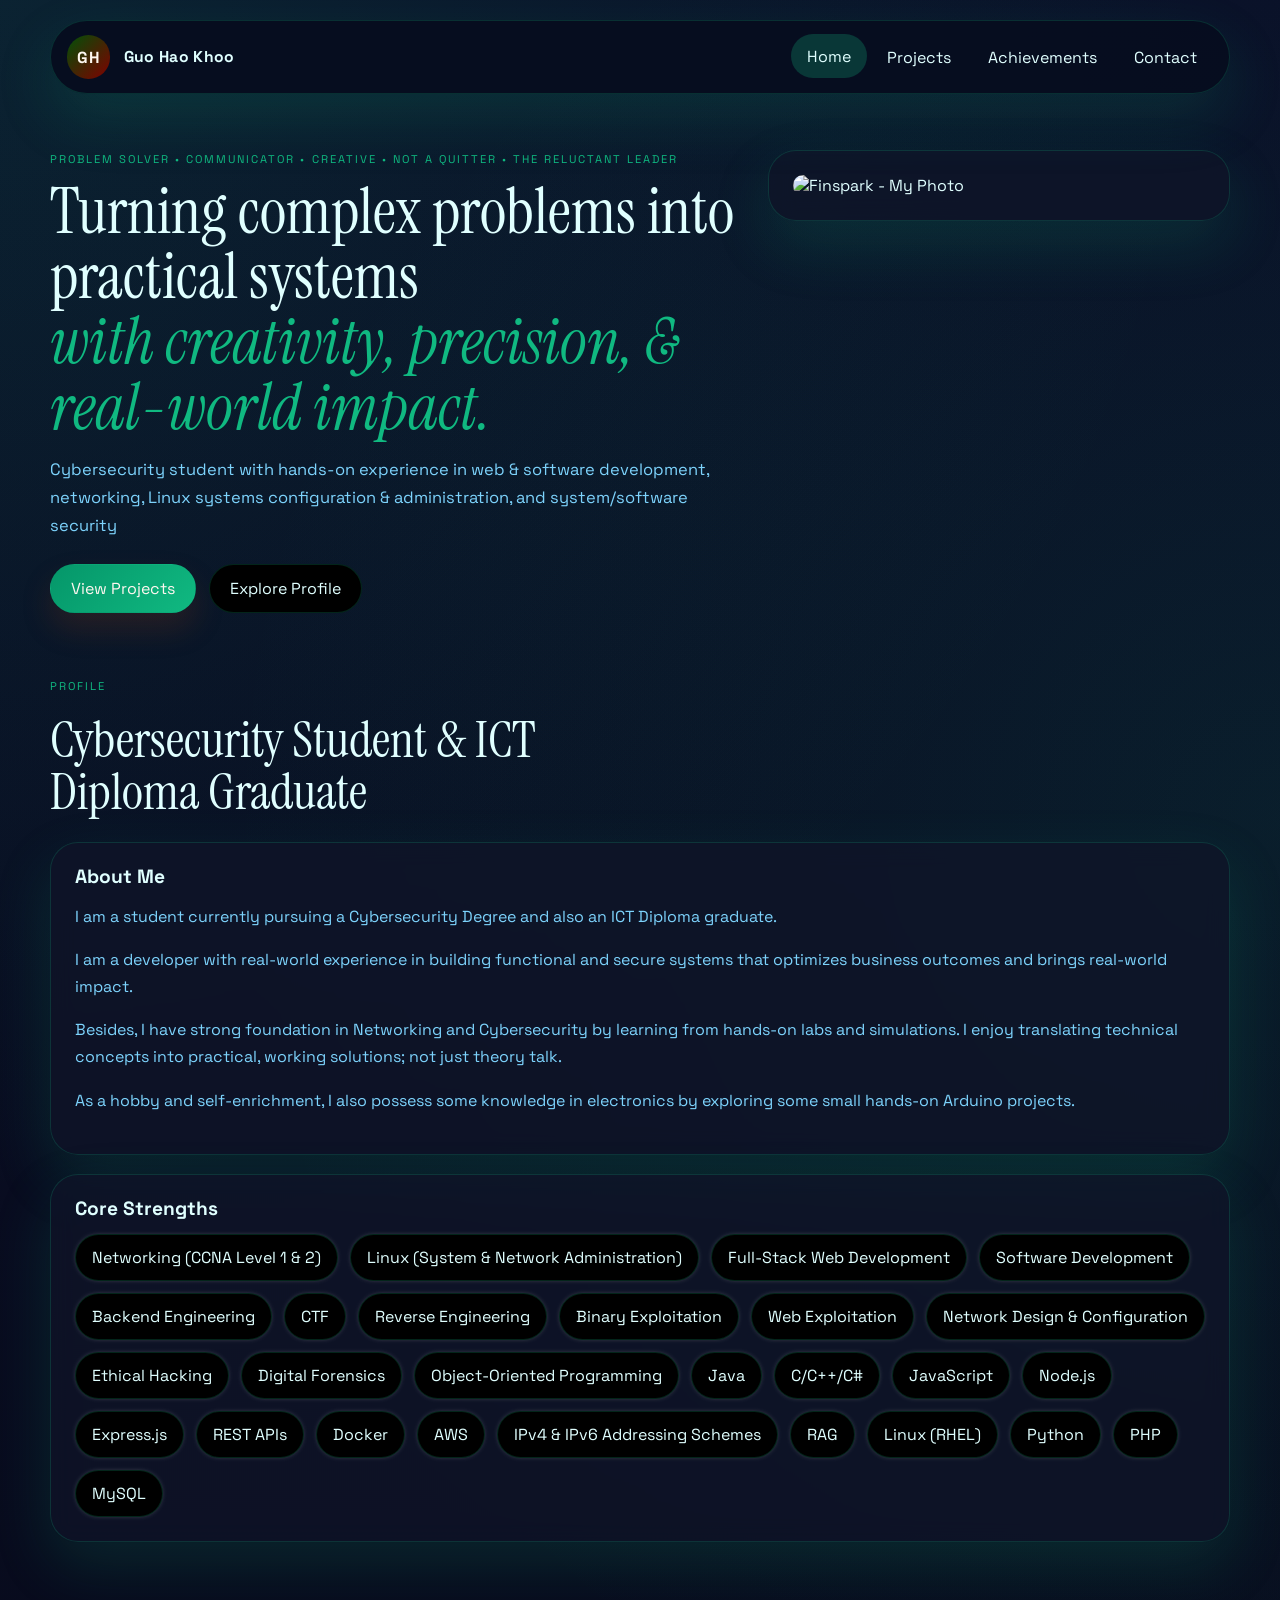
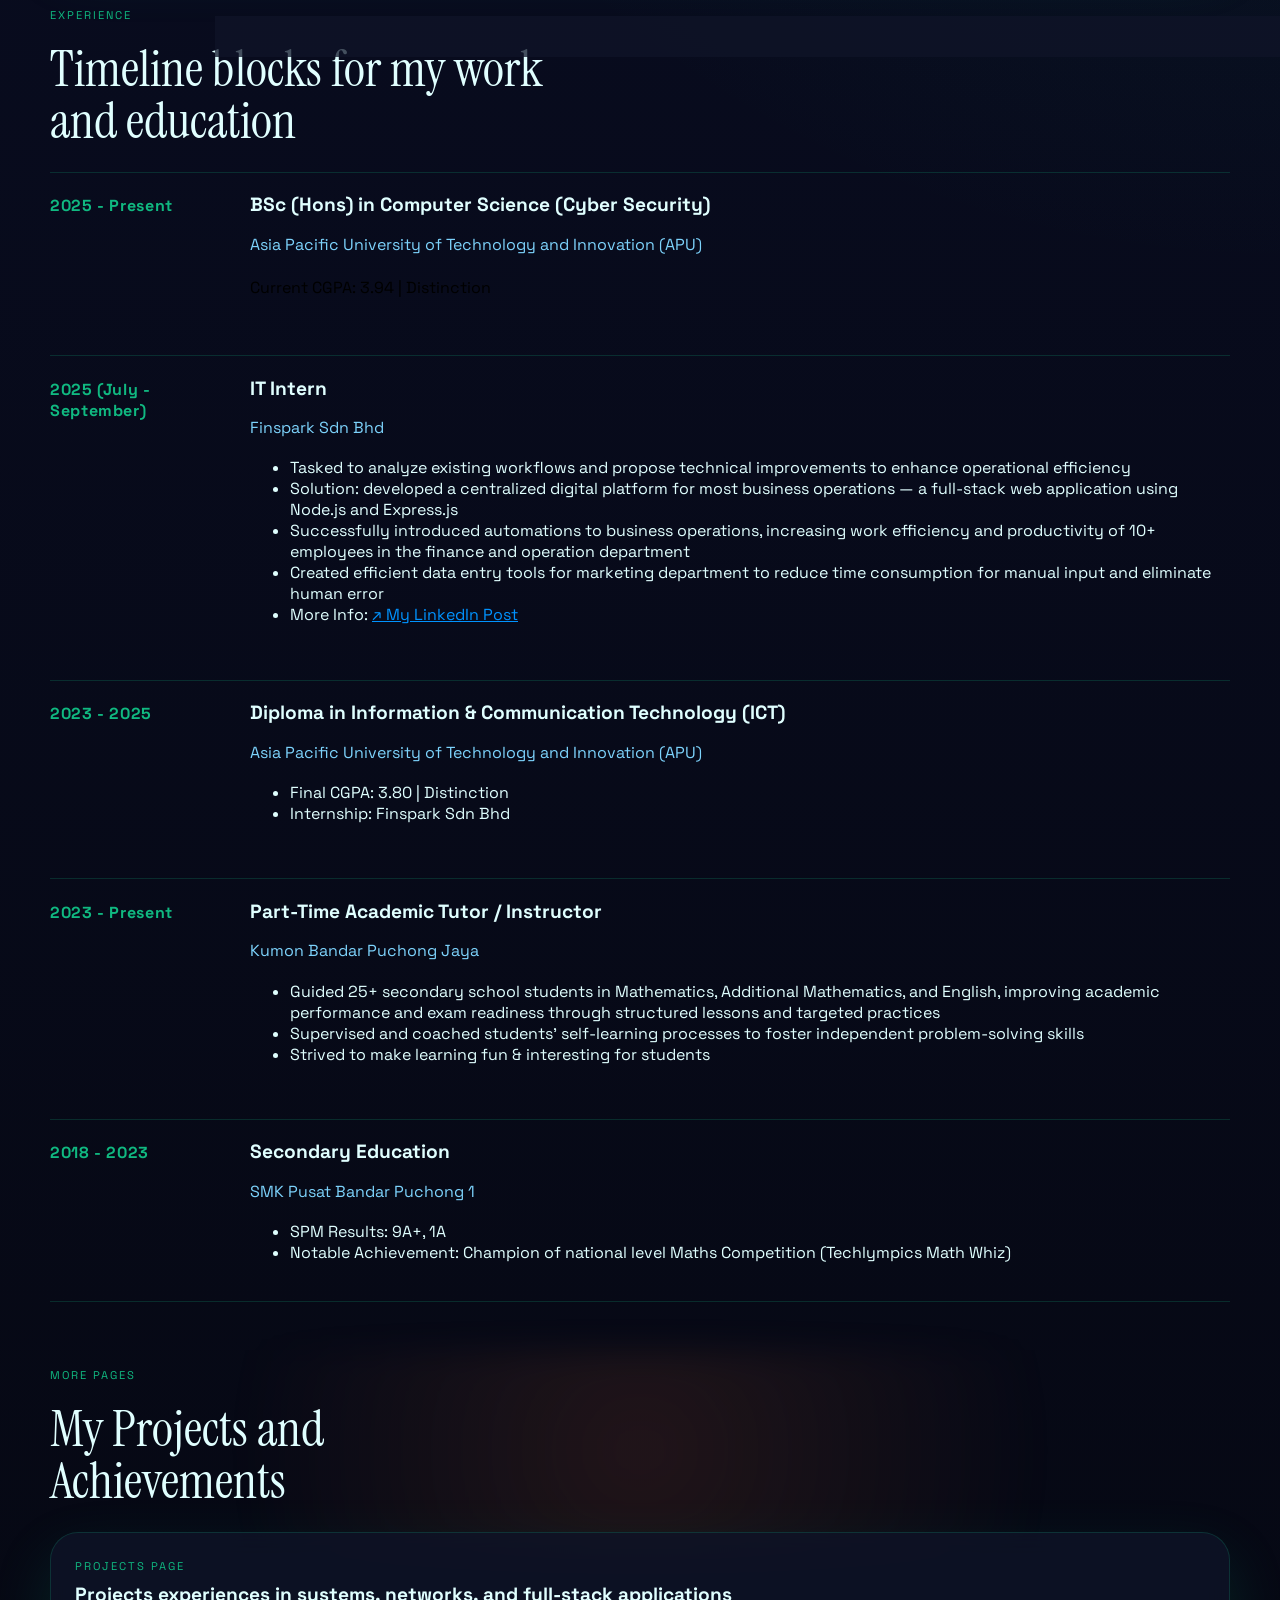
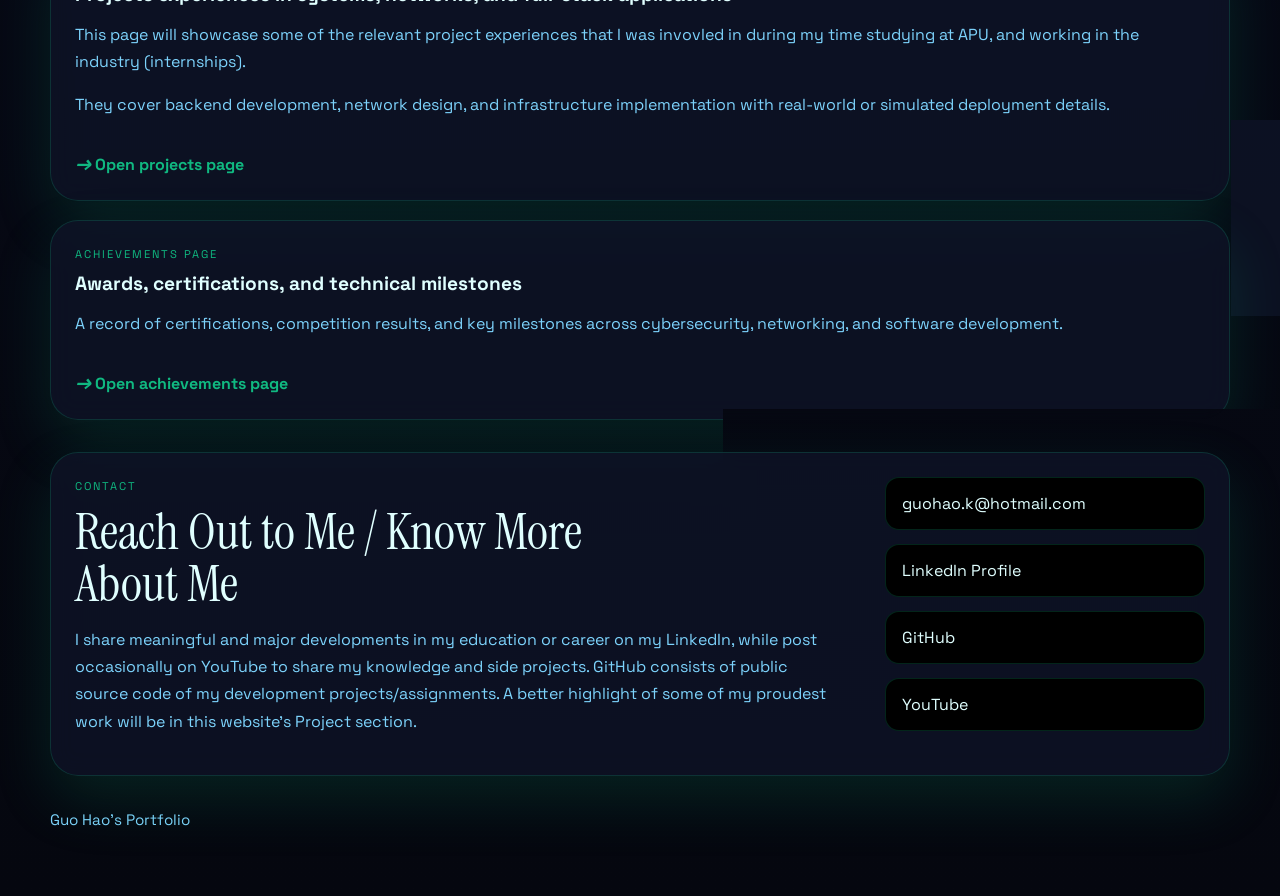
==== commit b5b76c92: "fix content to be more professional" ====
--- a/index.html
+++ b/index.html
@@ -208,7 +208,7 @@
       <section class="section spotlight">
         <div class="section-heading">
           <p class="eyebrow">More Pages</p>
-          <h2>Showcasing My Works and Projects, Not Just "Pure Talk"</h2>
+          <h2>My Projects and Achievements</h2>
         </div>
         <div class="grid-two">
           <article class="spotlight-card">
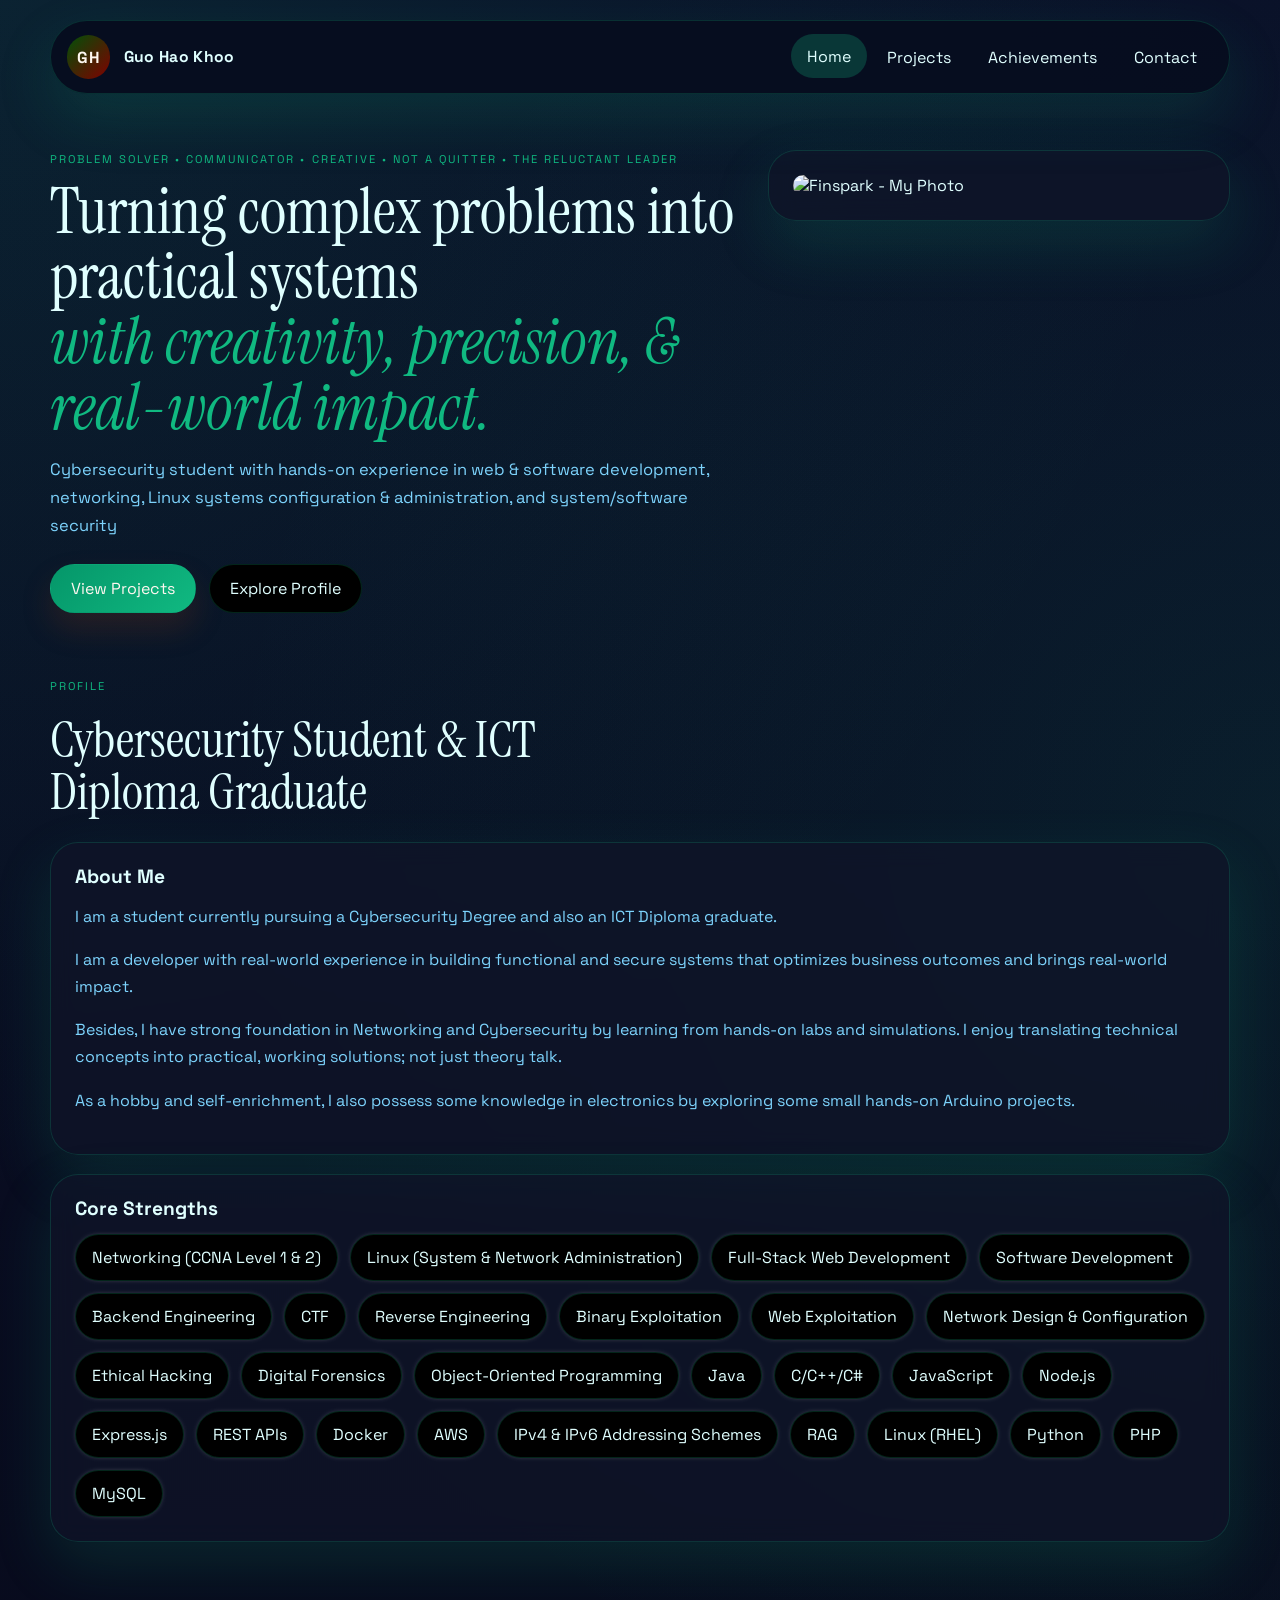
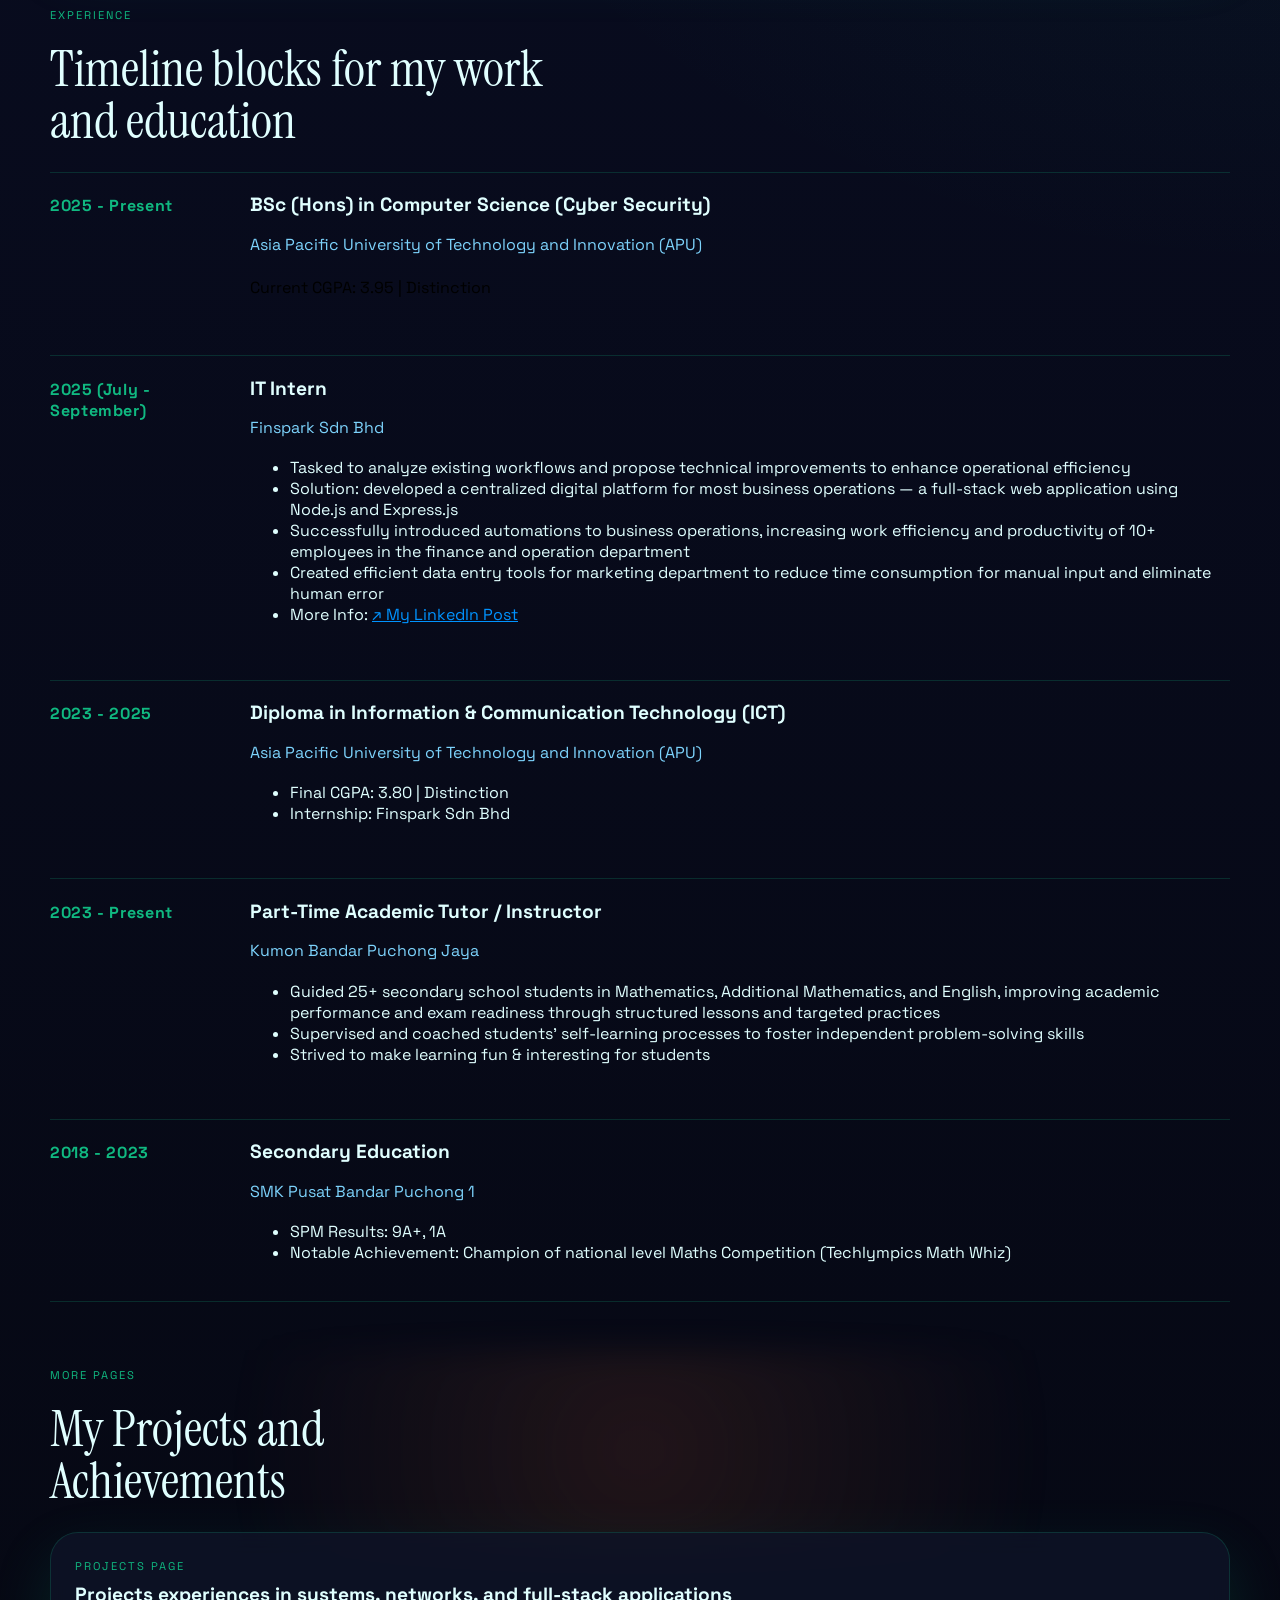
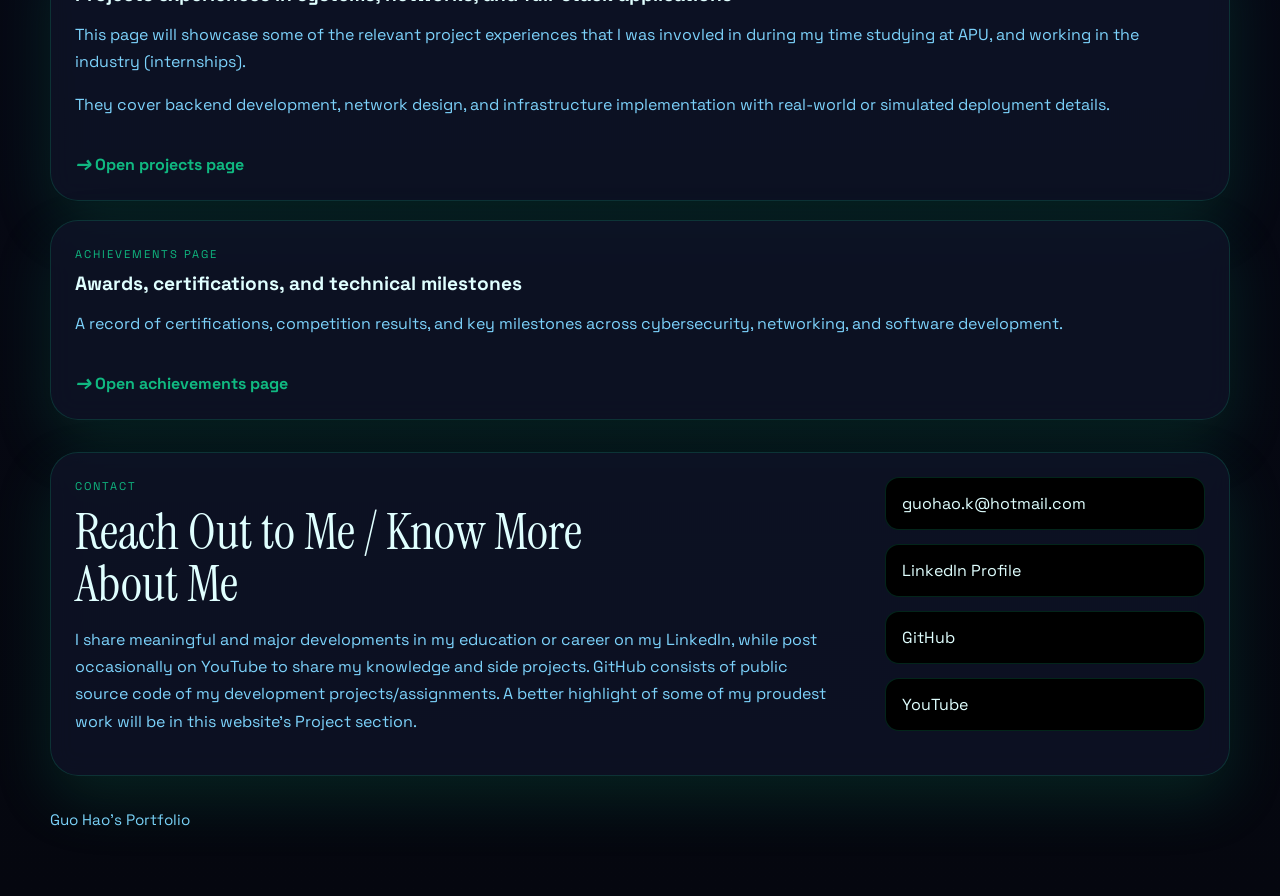
==== commit 04f2c254: "change cgpa" ====
--- a/index.html
+++ b/index.html
@@ -142,7 +142,7 @@
               <h3>BSc (Hons) in Computer Science (Cyber Security)</h3>
               <p>Asia Pacific University of Technology and Innovation (APU)</p>
               <p  style="color: black;">
-                Current CGPA: 3.94 | Distinction
+                Current CGPA: 3.95 | Distinction
               </p>
             </div>
           </article>
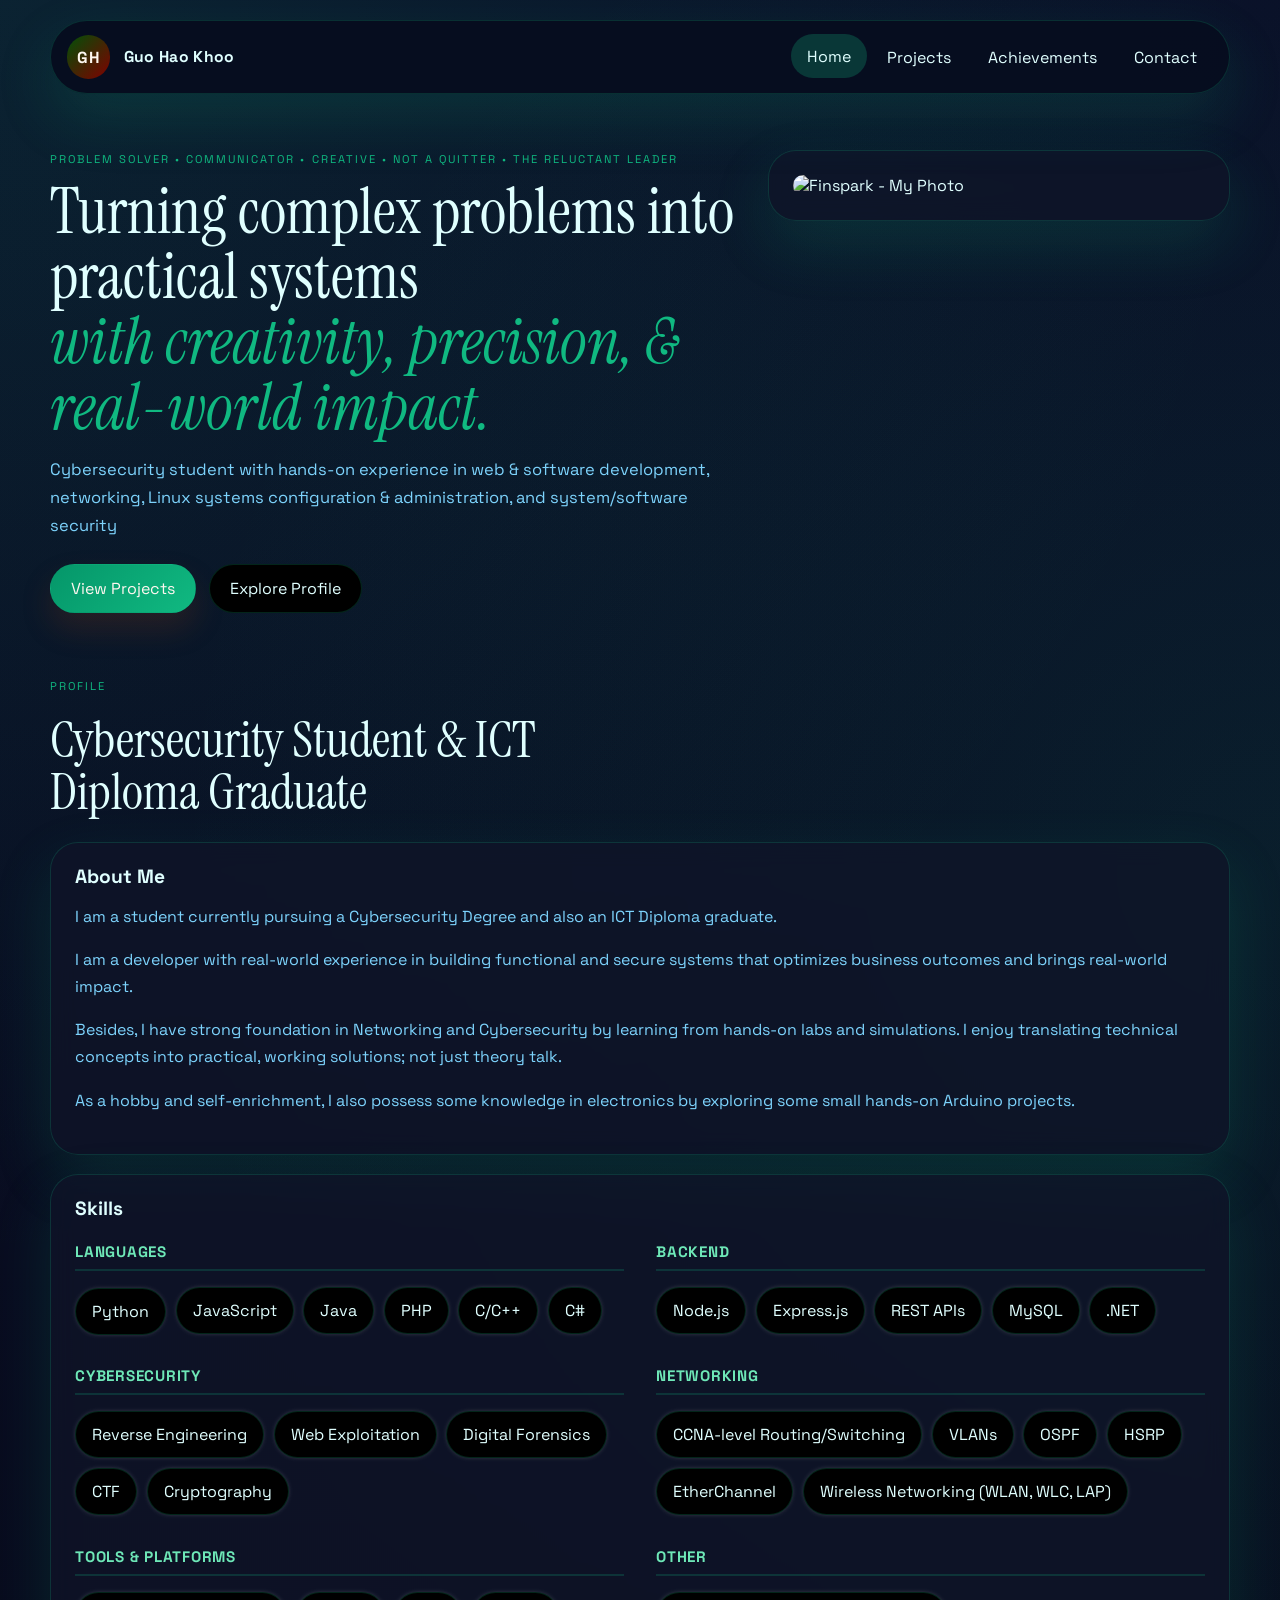
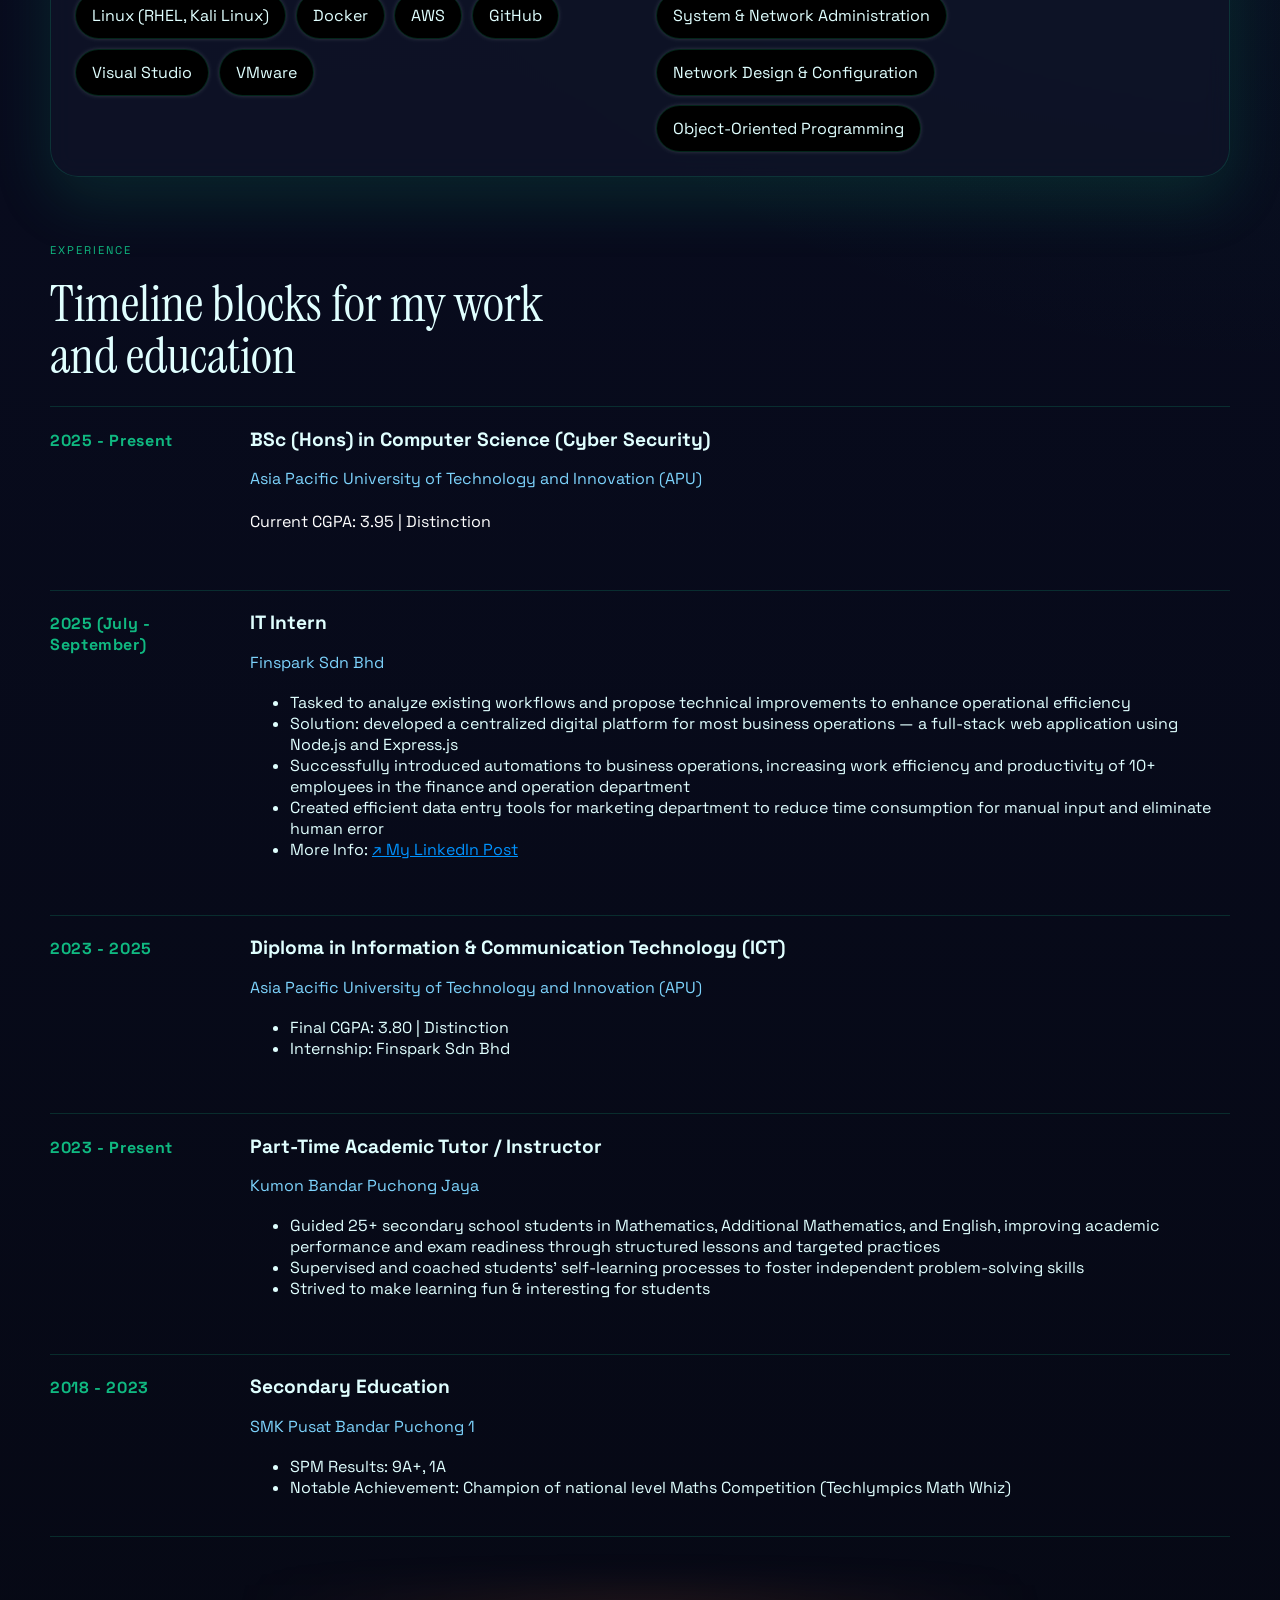
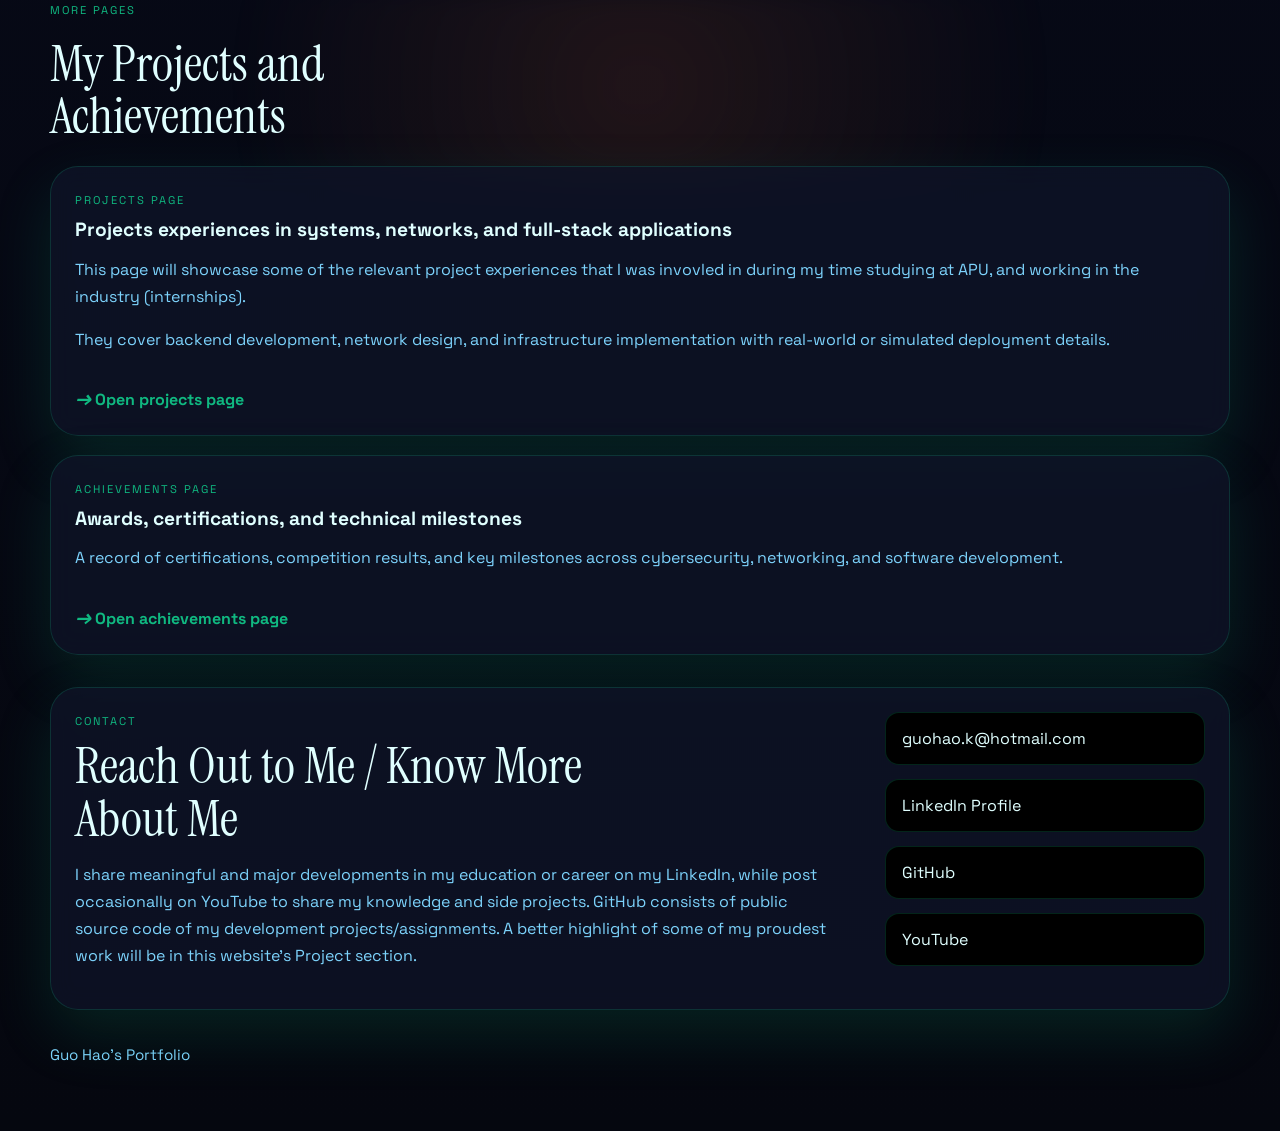
==== commit 17f2a5c7: "fix content and style" ====
--- a/index.html
+++ b/index.html
@@ -29,9 +29,11 @@
     }
 
     .spotlight-card a:hover {
-      background-color: bisque;
-      box-shadow: 0 0 10px 3px bisque;
+      color: white;
+      background-color: black;
+      box-shadow: 0px 0px 20px 10px black;
       border-radius: 10px;
+      padding-right: 5px;
     }
 
     .contact-details > a:hover {
@@ -96,36 +98,70 @@
             <p>As a hobby and self-enrichment, I also possess some knowledge in electronics by exploring some small hands-on Arduino projects.</p>
           </article>
           <article class="panel">
-            <h3>Core Strengths</h3>
-            <ul class="tag-list">
-              <li>Networking (CCNA Level 1 & 2)</li>
-              <li>Linux (System & Network Administration)</li>
-              <li>Full-Stack Web Development</li>
-              <li>Software Development</li>
-              <li>Backend Engineering</li>
-              <li>CTF</li>
-              <li>Reverse Engineering</li>
-              <li>Binary Exploitation</li>
-              <li>Web Exploitation</li>
-              <li>Network Design & Configuration</li>
-              <li>Ethical Hacking</li>
-              <li>Digital Forensics</li>
-              <li>Object-Oriented Programming</li>
-              <li>Java</li>
-              <li>C/C++/C#</li>
-              <li>JavaScript</li>
-              <li>Node.js</li>
-              <li>Express.js</li>
-              <li>REST APIs</li>
-              <li>Docker</li>
-              <li>AWS</li>
-              <li>IPv4 & IPv6 Addressing Schemes</li>
-              <li>RAG</li>
-              <li>Linux (RHEL)</li>
-              <li>Python</li>
-              <li>PHP</li>
-              <li>MySQL</li>
-            </ul>
+            <h3>Skills</h3>
+            <div class="skills-container">
+              <div class="skill-category">
+                <h4>Languages</h4>
+                <ul class="tag-list">
+                  <li>Python</li>
+                  <li>JavaScript</li>
+                  <li>Java</li>
+                  <li>PHP</li>
+                  <li>C/C++</li>
+                  <li>C#</li>
+                </ul>
+              </div>
+              <div class="skill-category">
+                <h4>Backend</h4>
+                <ul class="tag-list">
+                  <li>Node.js</li>
+                  <li>Express.js</li>
+                  <li>REST APIs</li>
+                  <li>MySQL</li>
+                  <li>.NET</li>
+                </ul>
+              </div>
+              <div class="skill-category">
+                <h4>Cybersecurity</h4>
+                <ul class="tag-list">
+                  <li>Reverse Engineering</li>
+                  <li>Web Exploitation</li>
+                  <li>Digital Forensics</li>
+                  <li>CTF</li>
+                  <li>Cryptography</li>
+                </ul>
+              </div>
+              <div class="skill-category">
+                <h4>Networking</h4>
+                <ul class="tag-list">
+                  <li>CCNA-level Routing/Switching</li>
+                  <li>VLANs</li>
+                  <li>OSPF</li>
+                  <li>HSRP</li>
+                  <li>EtherChannel</li>
+                  <li>Wireless Networking (WLAN, WLC, LAP)</li>
+                </ul>
+              </div>
+              <div class="skill-category">
+                <h4>Tools & Platforms</h4>
+                <ul class="tag-list">
+                  <li>Linux (RHEL, Kali Linux)</li>
+                  <li>Docker</li>
+                  <li>AWS</li>
+                  <li>GitHub</li>
+                  <li>Visual Studio</li>
+                  <li>VMware</li>
+                </ul>
+              </div>
+              <div class="skill-category">
+                <h4>Other</h4>
+                <ul class="tag-list">
+                  <li>System & Network Administration</li>
+                  <li>Network Design & Configuration</li>
+                  <li>Object-Oriented Programming</li>
+                </ul>
+              </div>
+            </div>
           </article>
         </div>
       </section>
@@ -141,7 +177,7 @@
             <div>
               <h3>BSc (Hons) in Computer Science (Cyber Security)</h3>
               <p>Asia Pacific University of Technology and Innovation (APU)</p>
-              <p  style="color: black;">
+              <p  style="color: white;">
                 Current CGPA: 3.95 | Distinction
               </p>
             </div>
--- a/styles.css
+++ b/styles.css
@@ -22,7 +22,7 @@
 }
 
 html {
-  /* scroll-behavior removed for better performance */
+  scroll-behavior: smooth;
 }
 
 body {
@@ -325,6 +325,36 @@
   background: black;
 }
 
+.skills-container {
+  display: grid;
+  grid-template-columns: repeat(2, 1fr);
+  gap: 2rem;
+  margin-top: 1.5rem;
+}
+
+.skill-category h4 {
+  font-size: 0.95rem;
+  font-weight: 700;
+  color: var(--accent-soft);
+  text-transform: uppercase;
+  letter-spacing: 0.05em;
+  margin: 0 0 1rem 0;
+  border-bottom: 2px solid var(--line);
+  padding-bottom: 0.5rem;
+}
+
+.skill-category .tag-list {
+  margin-top: 0.75rem;
+  gap: 0.6rem;
+}
+
+@media (max-width: 768px) {
+  .skills-container {
+    grid-template-columns: 1fr;
+    gap: 1.5rem;
+  }
+}
+
 .timeline {
   display: grid;
   gap: 1rem;
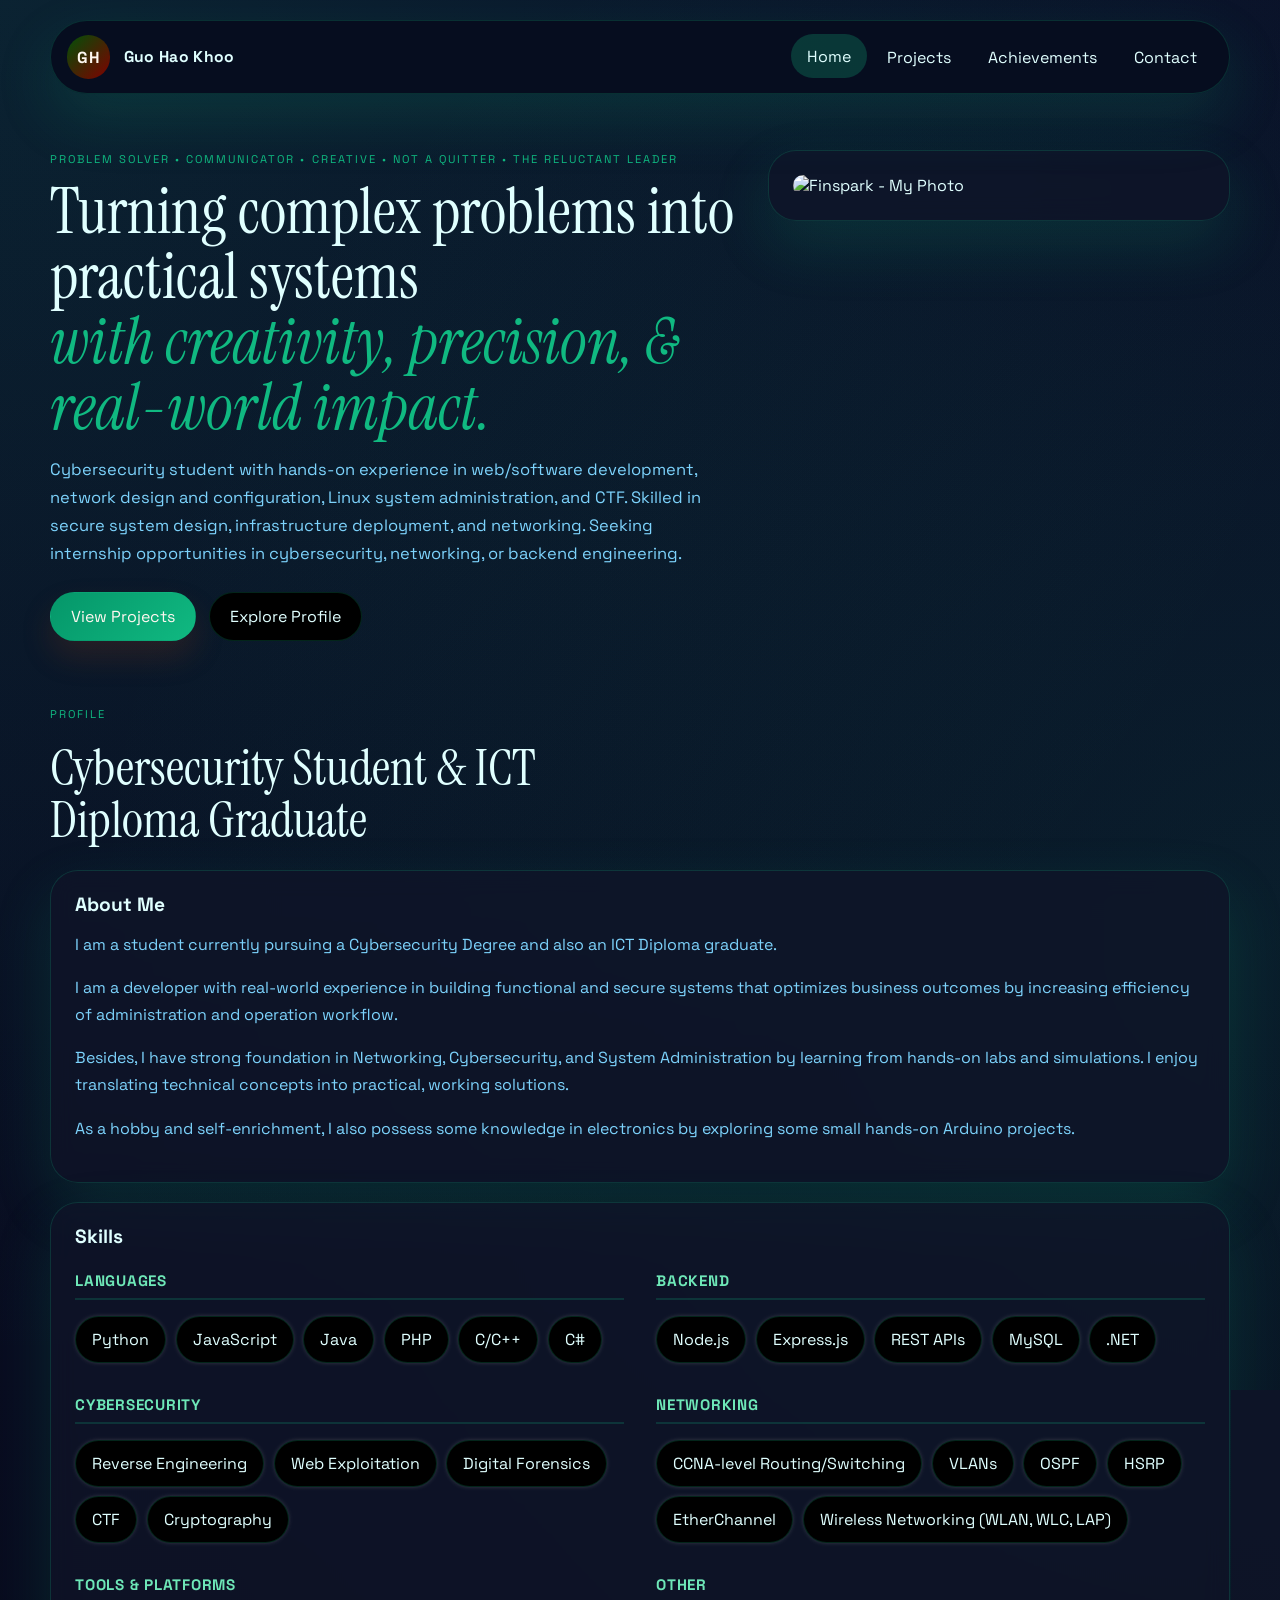
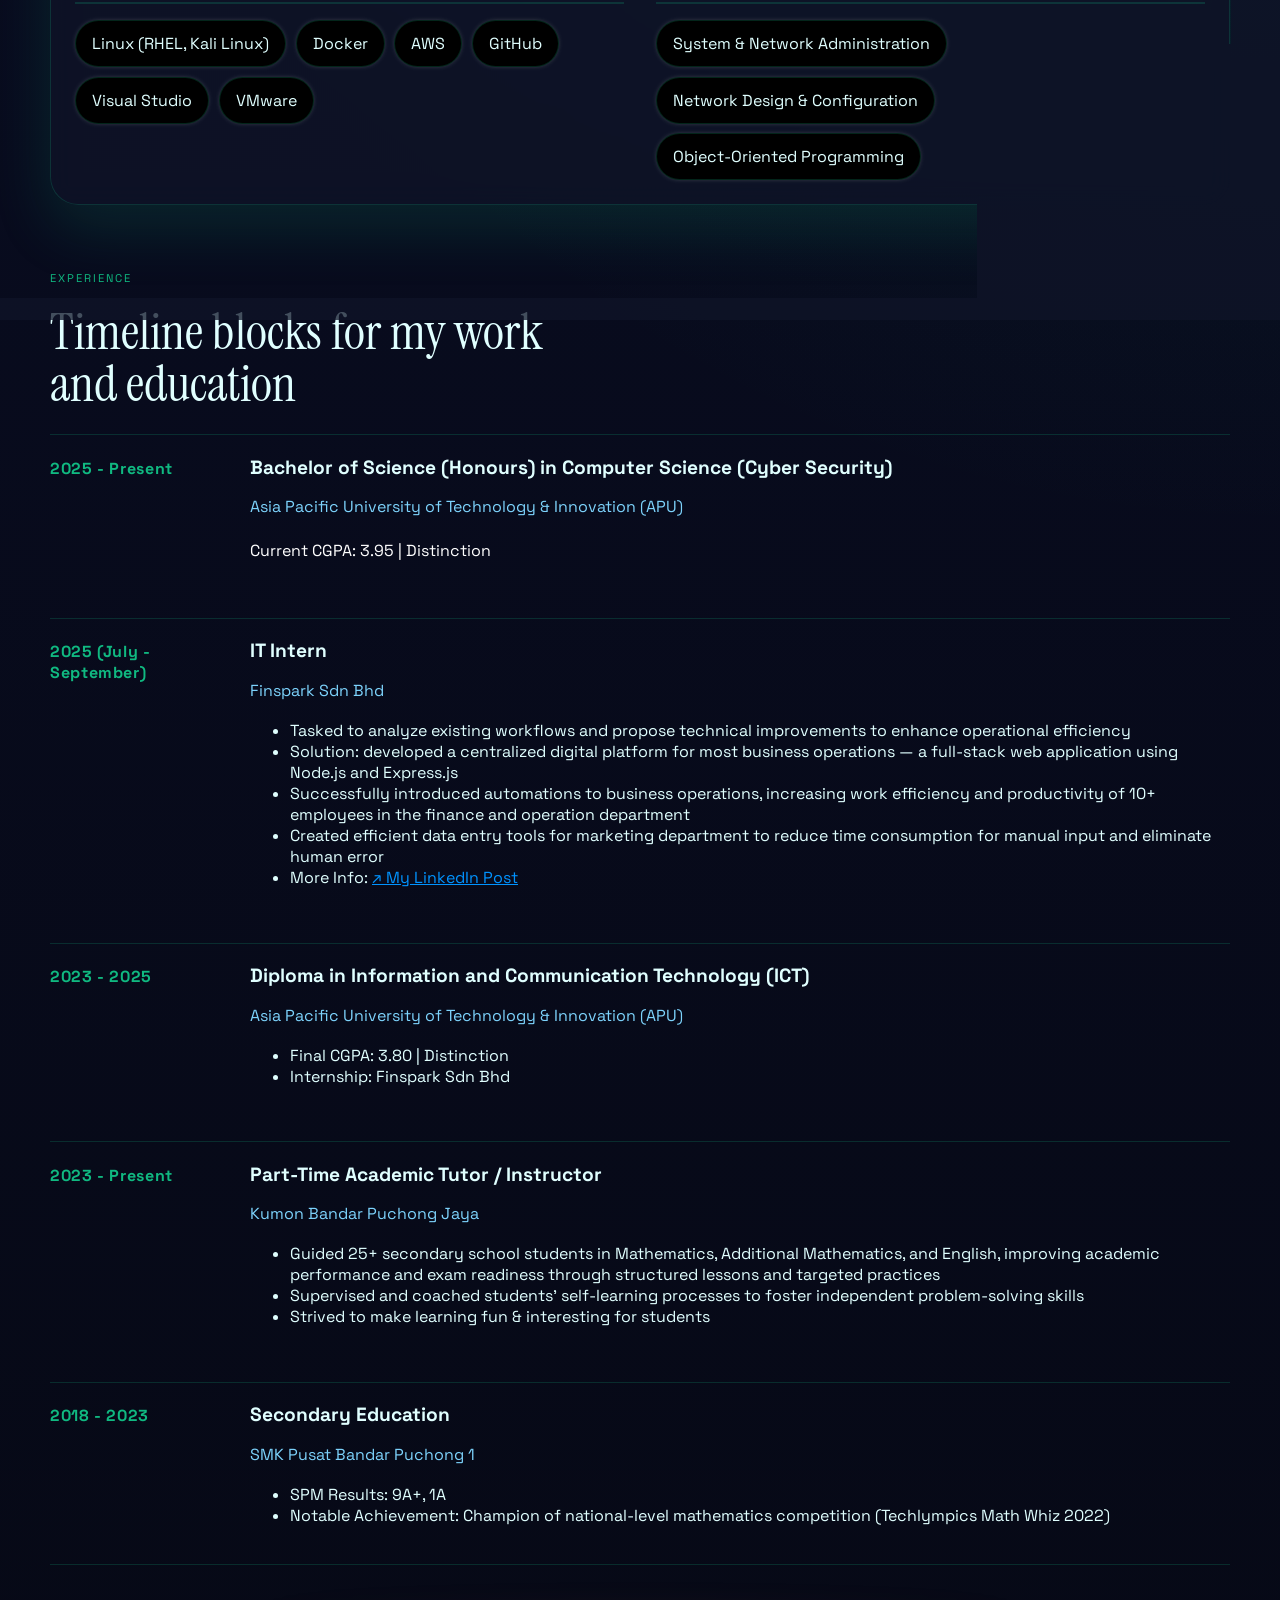
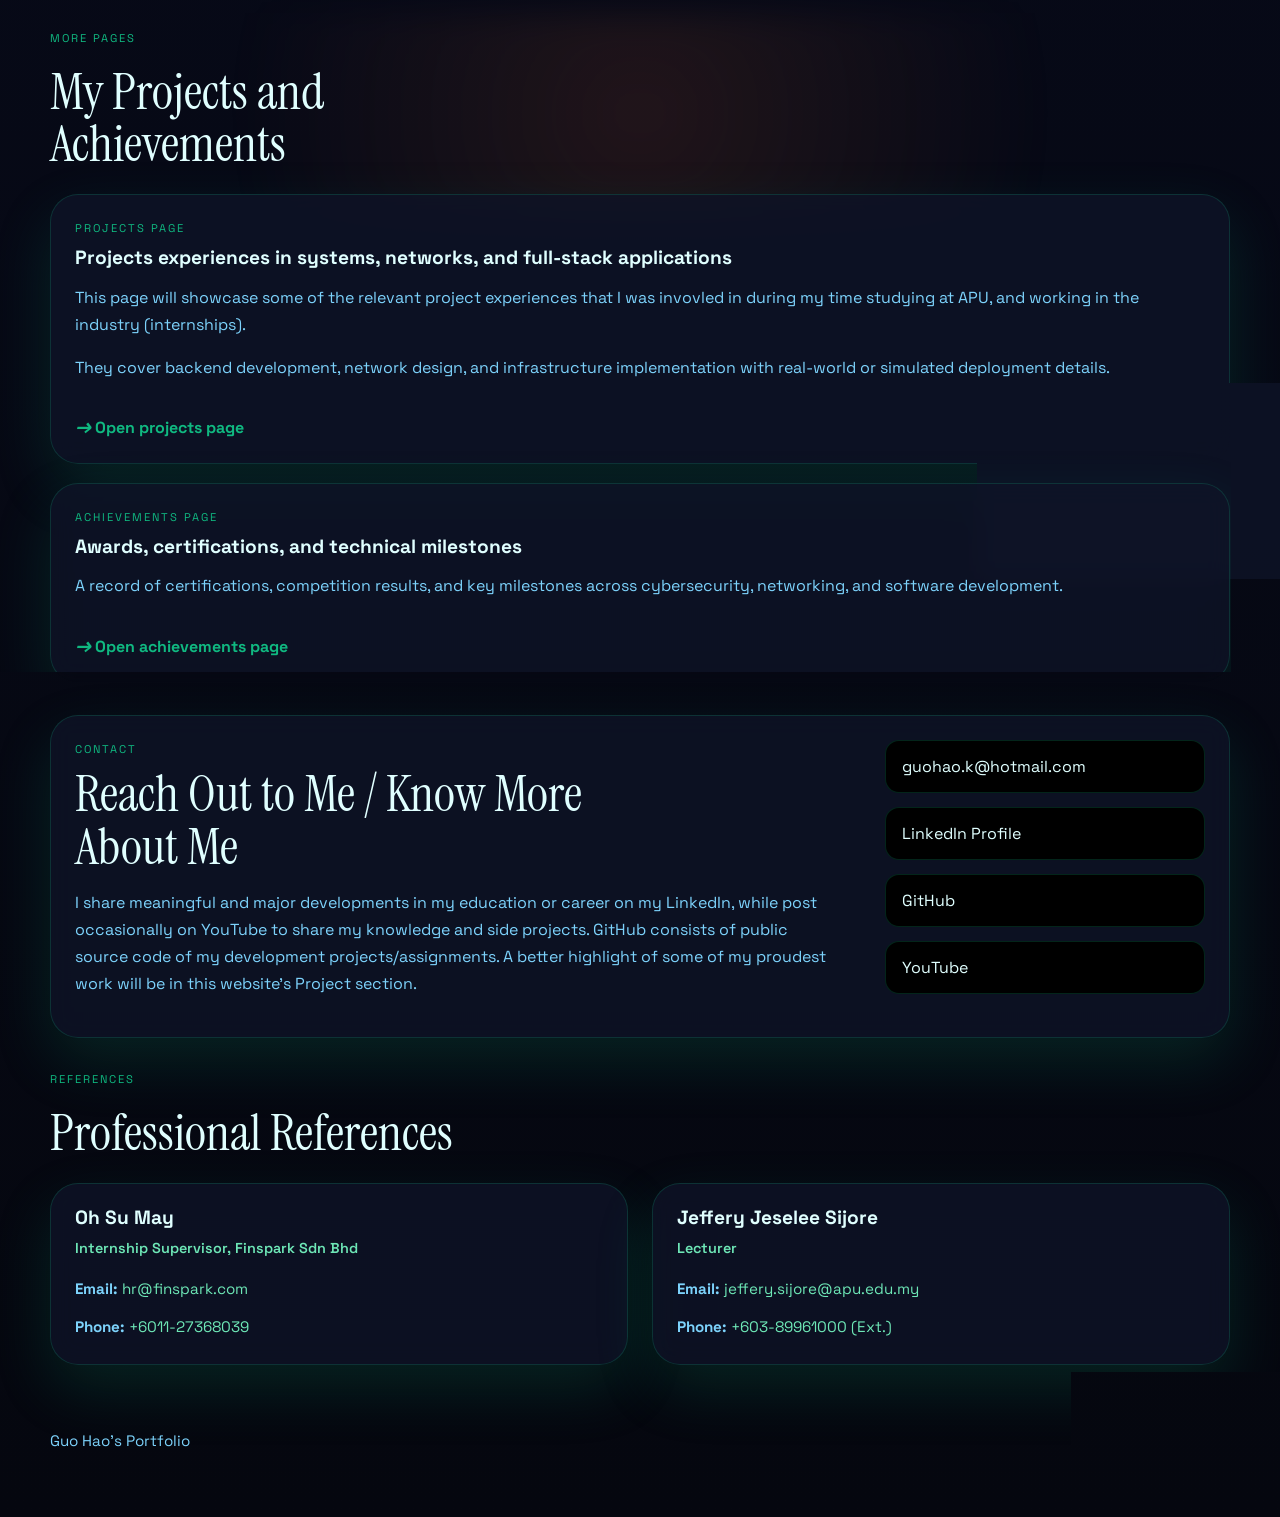
==== commit 52b32ed2: "added references" ====
--- a/index.html
+++ b/index.html
@@ -69,7 +69,7 @@
             <span>with creativity, precision, & real-world impact.</span>
           </h1>
           <p class="hero-text">
-            Cybersecurity student with hands-on experience in web & software development, networking, Linux systems configuration & administration, and system/software security
+            Cybersecurity student with hands-on experience in web/software development, network design and configuration, Linux system administration, and CTF. Skilled in secure system design, infrastructure deployment, and networking. Seeking internship opportunities in cybersecurity, networking, or backend engineering.
           </p>
           <div class="hero-actions">
             <a class="button button-primary" href="projects.html">View Projects</a>
@@ -93,8 +93,8 @@
           <article class="panel">
             <h3>About Me</h3>
             <p>I am a student currently pursuing a Cybersecurity Degree and also an ICT Diploma graduate.</p>
-            <p>I am a developer with real-world experience in building functional and secure systems that optimizes business outcomes and brings real-world impact.</p>
-            <p>Besides, I have strong foundation in Networking and Cybersecurity by learning from hands-on labs and simulations. I enjoy translating technical concepts into practical, working solutions; not just theory talk.</p>
+            <p>I am a developer with real-world experience in building functional and secure systems that optimizes business outcomes by increasing efficiency of administration and operation workflow.</p>
+            <p>Besides, I have strong foundation in Networking, Cybersecurity, and System Administration by learning from hands-on labs and simulations. I enjoy translating technical concepts into practical, working solutions.</p>
             <p>As a hobby and self-enrichment, I also possess some knowledge in electronics by exploring some small hands-on Arduino projects.</p>
           </article>
           <article class="panel">
@@ -175,8 +175,8 @@
           <article class="timeline-item">
             <span class="timeline-year">2025 - Present</span>
             <div>
-              <h3>BSc (Hons) in Computer Science (Cyber Security)</h3>
-              <p>Asia Pacific University of Technology and Innovation (APU)</p>
+              <h3>Bachelor of Science (Honours) in Computer Science (Cyber Security)</h3>
+              <p>Asia Pacific University of Technology & Innovation (APU)</p>
               <p  style="color: white;">
                 Current CGPA: 3.95 | Distinction
               </p>
@@ -201,8 +201,8 @@
           <article class="timeline-item">
             <span class="timeline-year">2023 - 2025</span>
             <div>
-              <h3>Diploma in Information & Communication Technology (ICT)</h3>
-              <p>Asia Pacific University of Technology and Innovation (APU)</p>
+              <h3>Diploma in Information and Communication Technology (ICT)</h3>
+              <p>Asia Pacific University of Technology & Innovation (APU)</p>
               <p>
                 <ul>
                   <li>Final CGPA: 3.80 | Distinction</li>
@@ -233,7 +233,7 @@
               <p>
                 <ul>
                   <li>SPM Results: 9A+, 1A</li>
-                  <li>Notable Achievement: Champion of national level Maths Competition (Techlympics Math Whiz)</li>
+                  <li>Notable Achievement: Champion of national-level mathematics competition (Techlympics Math Whiz 2022)</li>
                 </ul>
               </p>
             </div>
@@ -285,6 +285,31 @@
           <a href="https://www.youtube.com/@guohaok14" target="_blank" rel="noreferrer">YouTube</a>
         </div>
       </section>
+
+      <section class="section">
+        <div class="section-heading">
+          <p class="eyebrow">References</p>
+          <h2>Professional References</h2>
+        </div>
+        <div class="references-grid">
+          <article class="reference-card">
+            <h3>Oh Su May</h3>
+            <p class="reference-position">Internship Supervisor, Finspark Sdn Bhd</p>
+            <div class="reference-details">
+              <p><strong>Email:</strong> <a href="mailto:hr@finspark.com">hr@finspark.com</a></p>
+              <p><strong>Phone:</strong> <a href="tel:+6011-27368039">+6011-27368039</a></p>
+            </div>
+          </article>
+          <article class="reference-card">
+            <h3>Jeffery Jeselee Sijore</h3>
+            <p class="reference-position">Lecturer</p>
+            <div class="reference-details">
+              <p><strong>Email:</strong> <a href="mailto:jeffery.sijore@apu.edu.my">jeffery.sijore@apu.edu.my</a></p>
+              <p><strong>Phone:</strong> <a href="tel:+603-89961000">+603-89961000 (Ext.)</a></p>
+            </div>
+          </article>
+        </div>
+      </section>
     </main>
 
     <footer class="footer">
--- a/styles.css
+++ b/styles.css
@@ -587,6 +587,62 @@
   font-weight: 700;
 }
 
+.references-grid {
+  display: grid;
+  grid-template-columns: repeat(auto-fit, minmax(280px, 1fr));
+  gap: 1.5rem;
+  margin-top: 1.5rem;
+}
+
+.reference-card {
+  border: 1px solid var(--line);
+  border-radius: var(--radius-lg);
+  background: var(--paper);
+  box-shadow: var(--shadow);
+  backdrop-filter: blur(12px);
+  padding: 1.5rem;
+  transition: transform 200ms ease, box-shadow 200ms ease;
+}
+
+.reference-card:hover {
+  transform: translateY(-4px);
+  box-shadow: 0 24px 60px rgba(16, 185, 129, 0.25);
+}
+
+.reference-card h3 {
+  margin: 0 0 0.5rem 0;
+  font-size: 1.2rem;
+  color: var(--text);
+}
+
+.reference-position {
+  margin: 0 0 1rem 0;
+  font-size: 0.9rem;
+  color: var(--accent-soft);
+  font-weight: 600;
+}
+
+.reference-details {
+  display: grid;
+  gap: 0.75rem;
+}
+
+.reference-details p {
+  margin: 0;
+  font-size: 0.95rem;
+  color: var(--muted);
+}
+
+.reference-details a {
+  color: var(--accent-soft);
+  text-decoration: none;
+  transition: color 180ms ease;
+}
+
+.reference-details a:hover {
+  color: var(--text);
+}
+
 .feature-card {
   padding: 1.4rem;
 }
@@ -602,6 +658,7 @@
   .project-grid,
   .achievements-layout,
   .achievement-card,
+  .references-grid,
   .contact-panel {
     grid-template-columns: 1fr;
   }
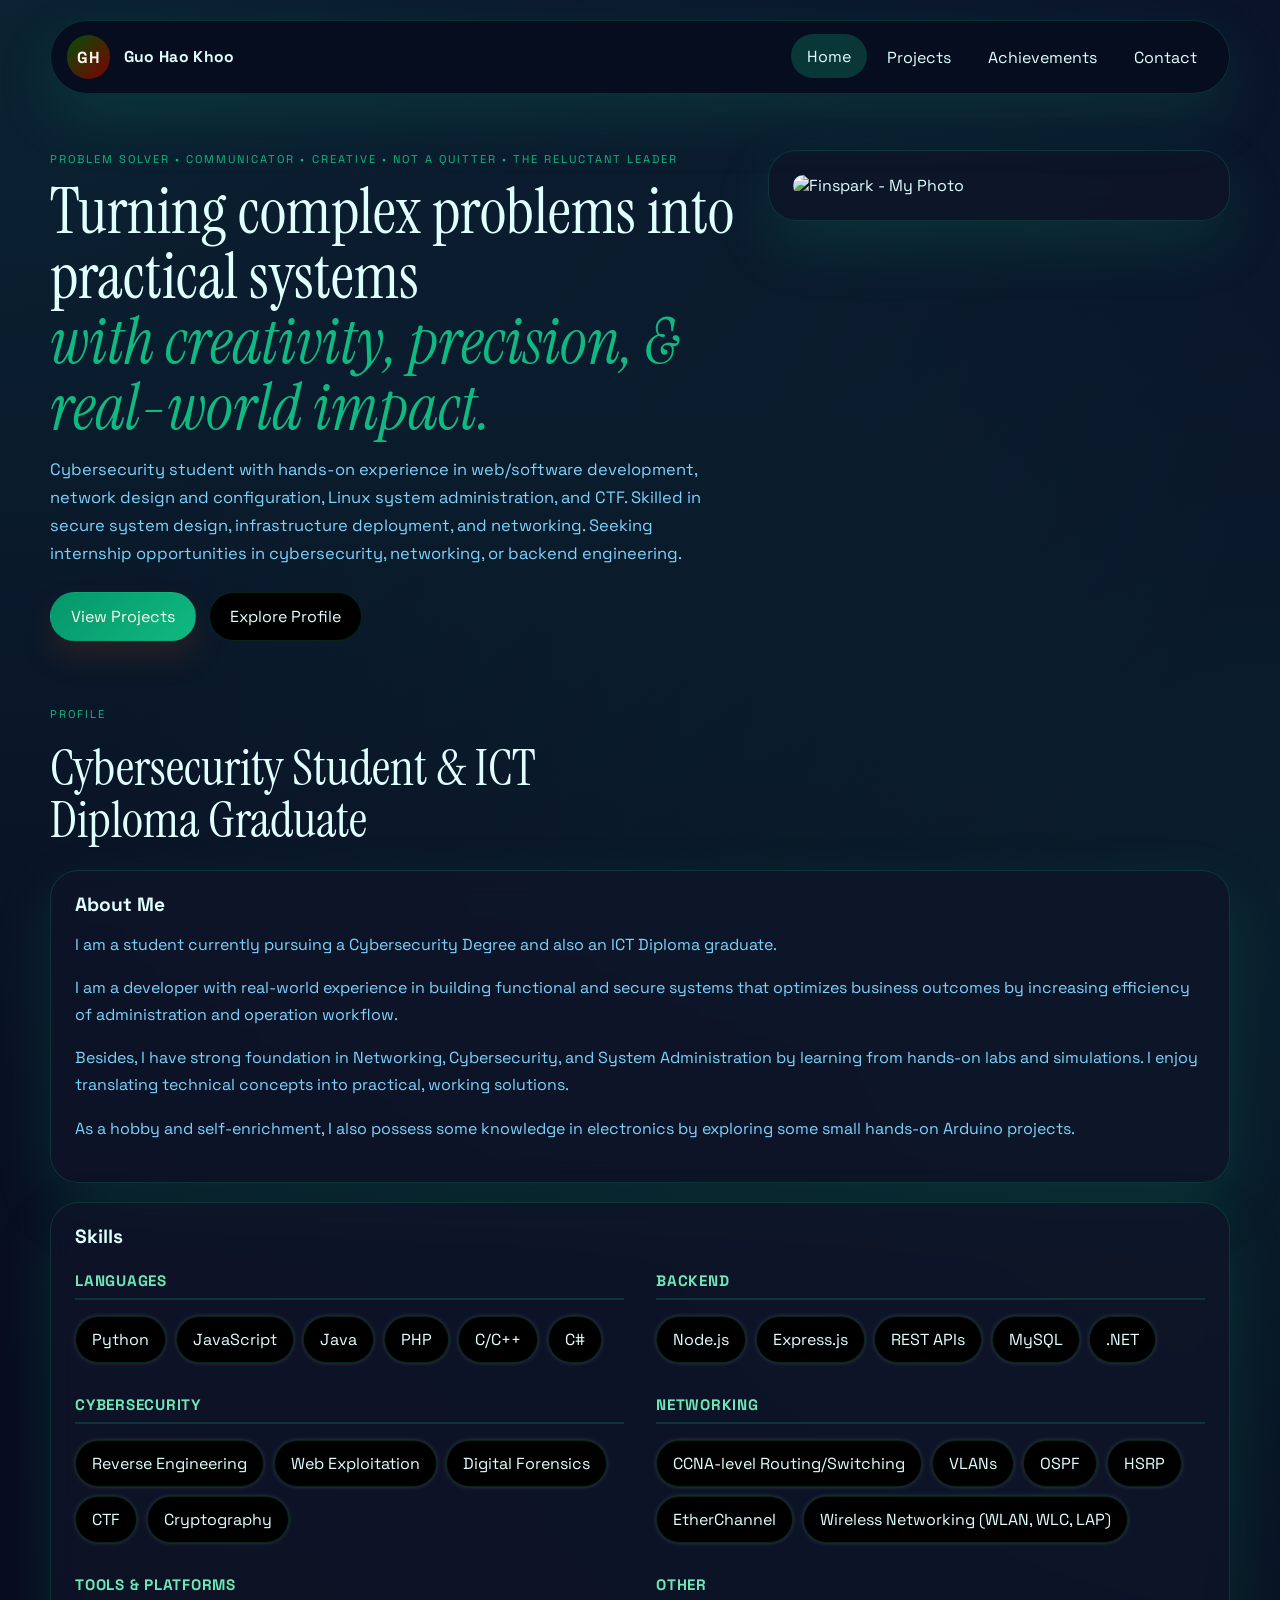
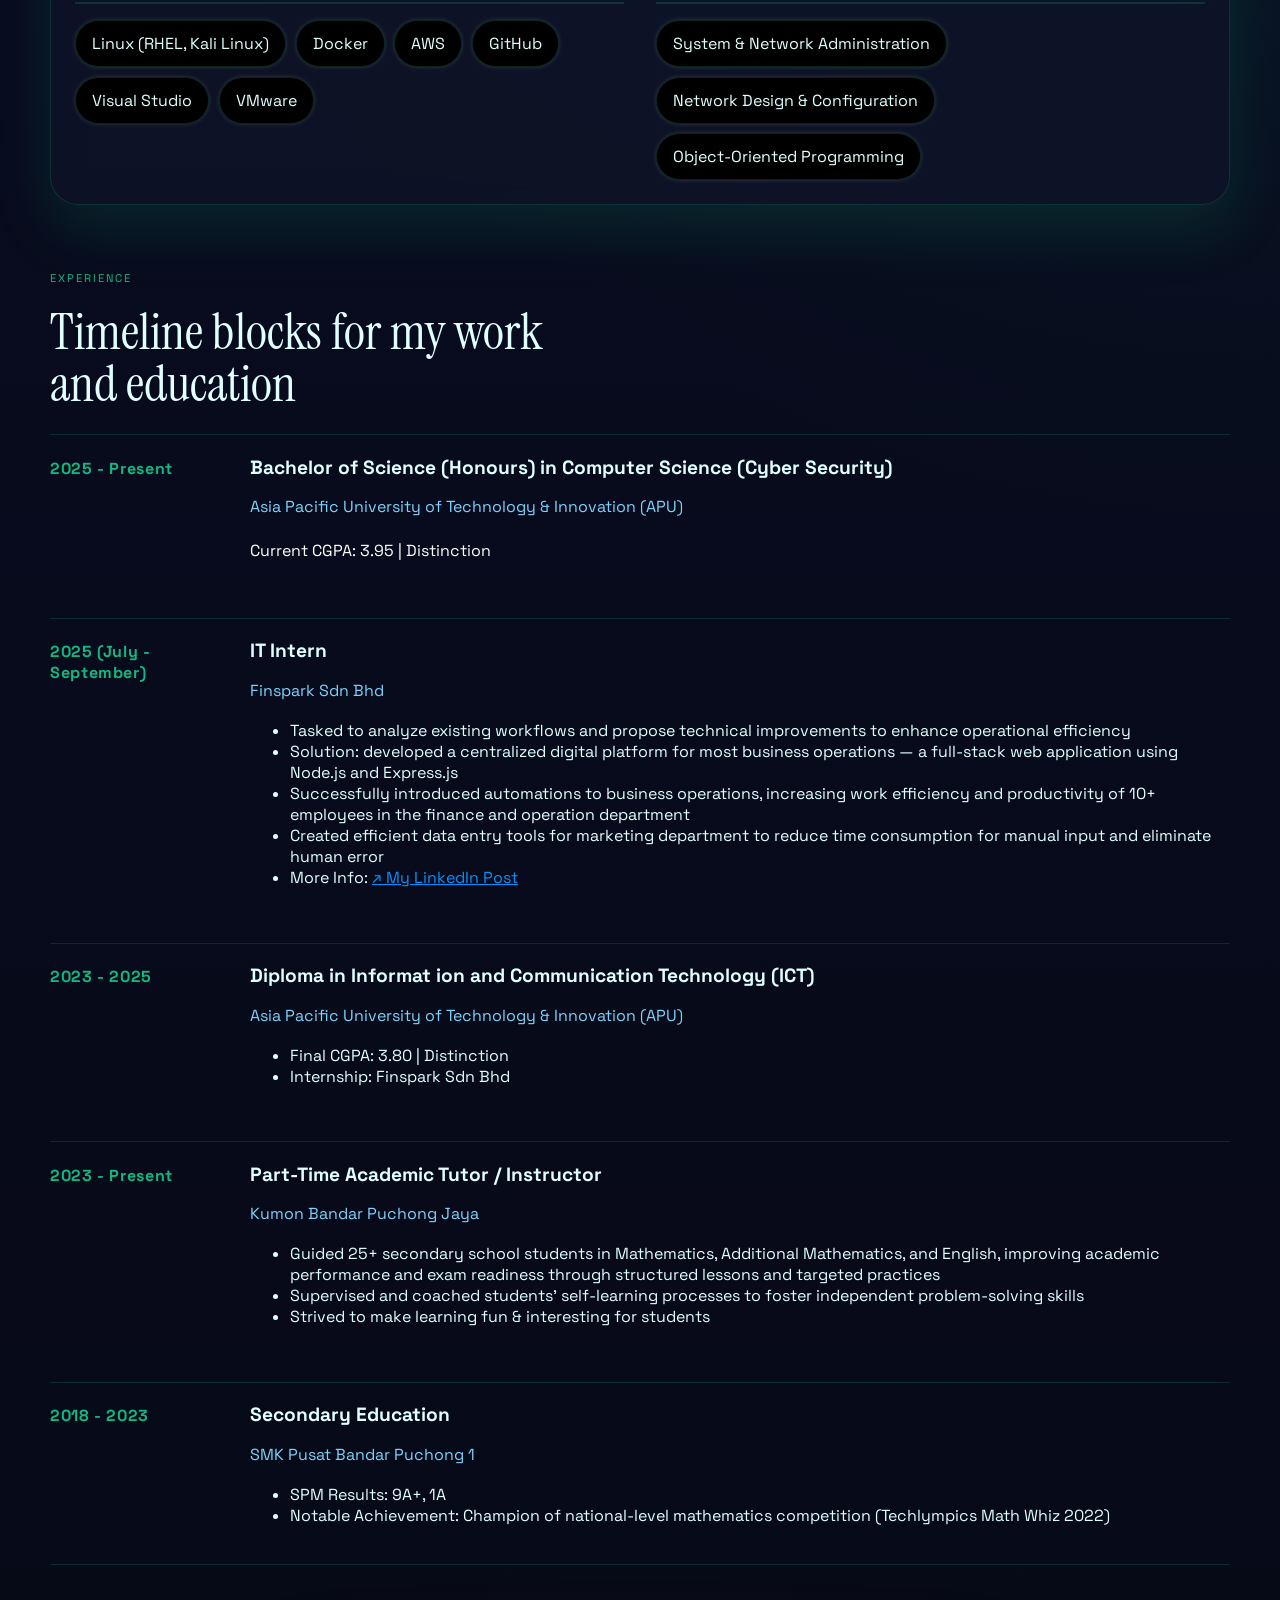
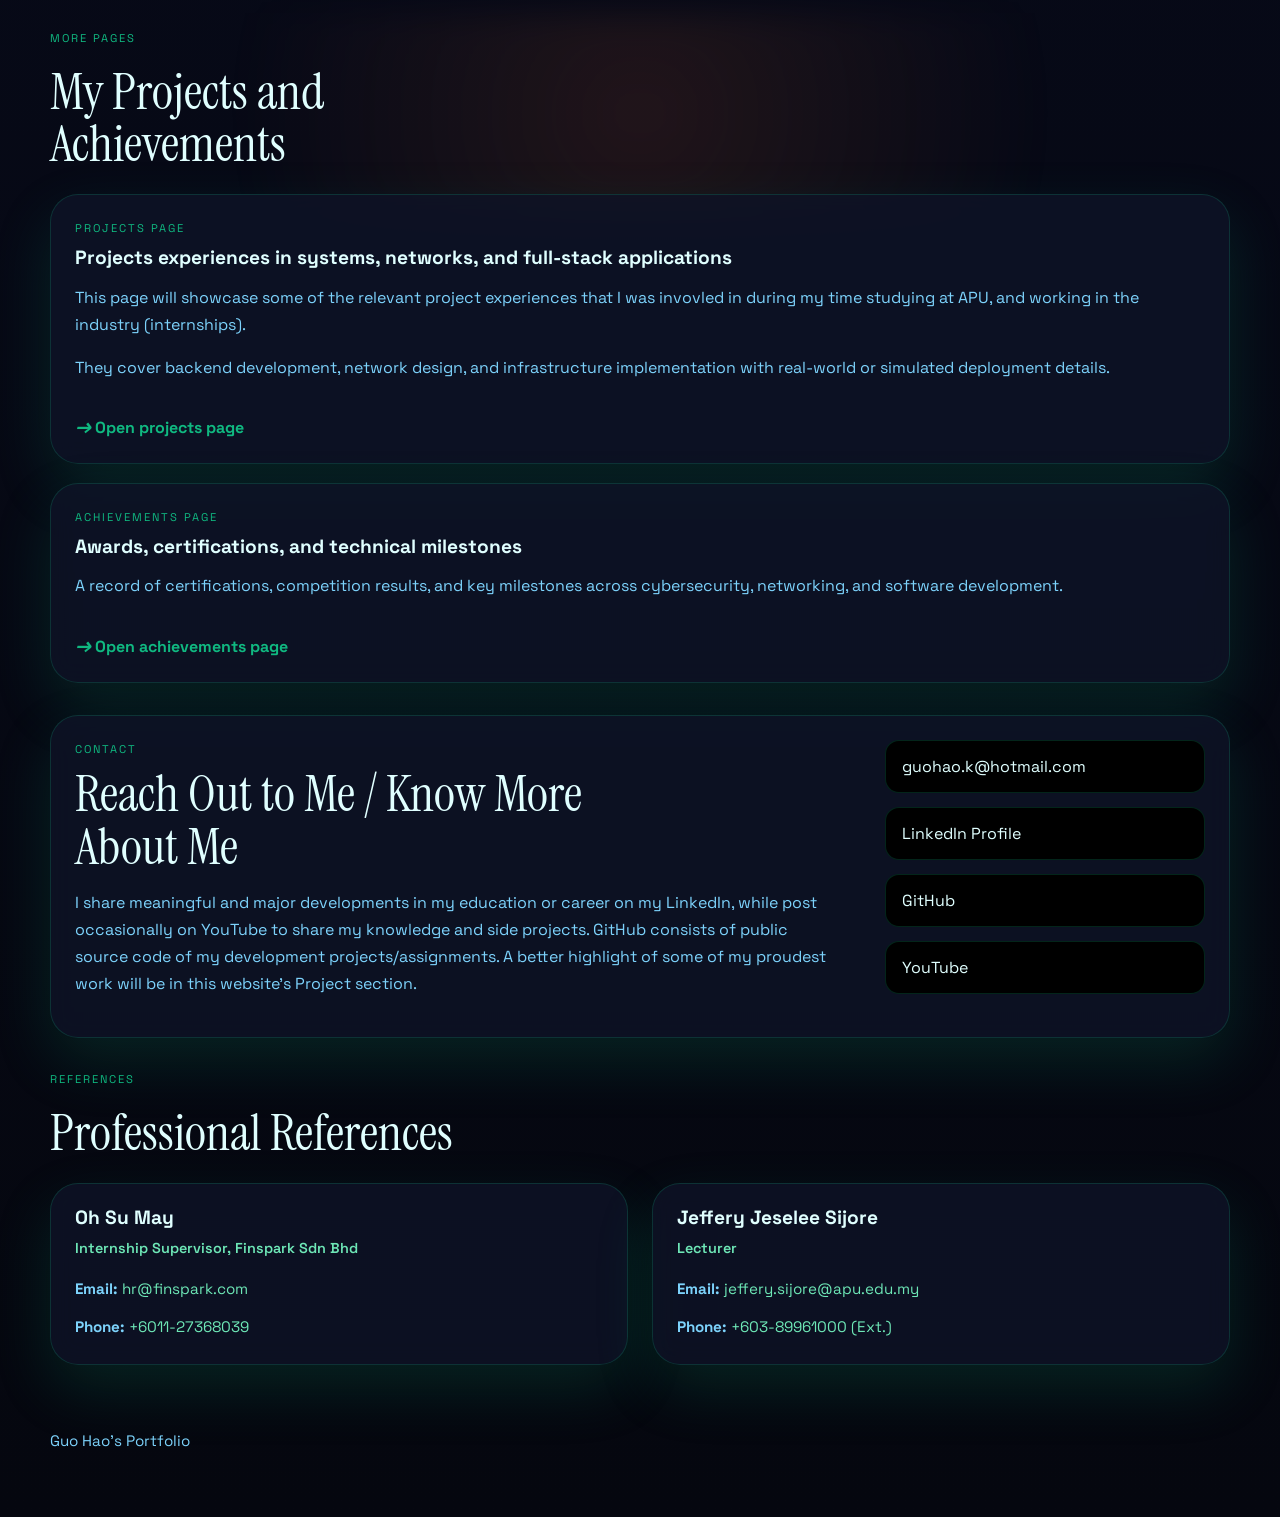
==== commit caaf38c1: "added notable awards" ====
--- a/index.html
+++ b/index.html
@@ -201,7 +201,7 @@
           <article class="timeline-item">
             <span class="timeline-year">2023 - 2025</span>
             <div>
-              <h3>Diploma in Information and Communication Technology (ICT)</h3>
+              <h3>Diploma in Informat ion and Communication Technology (ICT)</h3>
               <p>Asia Pacific University of Technology & Innovation (APU)</p>
               <p>
                 <ul>
--- a/styles.css
+++ b/styles.css
@@ -559,7 +559,7 @@
   min-height: 100px;
   padding: 1rem;
   border-radius: var(--radius-md);
-  background: linear-gradient(135deg, rgba(195, 95, 51, 0.16), rgba(241, 194, 155, 0.88));
+  background: linear-gradient(135deg, rgba(241, 194, 155, 0.88), rgba(195, 95, 51, 0.16), rgba(241, 194, 155, 0.88));
   color: rgba(33, 23, 18, 0.8);
   font-weight: 700;
   letter-spacing: 0.08em;
@@ -585,6 +585,71 @@
   color: var(--accent-deep);
   font-size: 0.95rem;
   font-weight: 700;
+}
+
+.competition-grid {
+  display: grid;
+  gap: 2rem;
+  margin-top: 1.5rem;
+}
+
+.competition-card {
+  border: 1px solid var(--line);
+  border-radius: var(--radius-lg);
+  background: var(--paper);
+  box-shadow: var(--shadow);
+  backdrop-filter: blur(12px);
+  overflow: hidden;
+  transition: transform 200ms ease, box-shadow 200ms ease;
+}
+
+.competition-card:hover {
+  transform: translateY(-4px);
+  box-shadow: 0 24px 60px rgba(16, 185, 129, 0.25);
+}
+
+.competition-ranking {
+  padding: 1rem 1.5rem;
+  background: linear-gradient(135deg, rgba(16, 185, 129, 0.15), rgba(16, 185, 129, 0.08));
+  border-bottom: 2px solid var(--line);
+  font-size: 1.5rem;
+  font-weight: 700;
+  color: var(--accent-soft);
+  text-align: center;
+}
+
+.competition-gallery {
+  display: grid;
+  gap: 0.75rem;
+  padding: 1.25rem;
+  background: rgba(0, 0, 0, 0.3);
+  max-height: 400px;
+  overflow-y: auto;
+}
+
+.competition-gallery img {
+  width: 100%;
+  height: auto;
+  border-radius: var(--radius-md);
+  display: block;
+}
+
+.competition-card-copy {
+  padding: 1.5rem;
+  display: grid;
+  gap: 0.75rem;
+}
+
+.competition-card-copy .eyebrow {
+  margin-bottom: 0;
+}
+
+.competition-card-copy h3 {
+  margin: 0.5rem 0 0 0;
+}
+
+.competition-card-copy p {
+  margin: 0;
 }
 
 .references-grid {
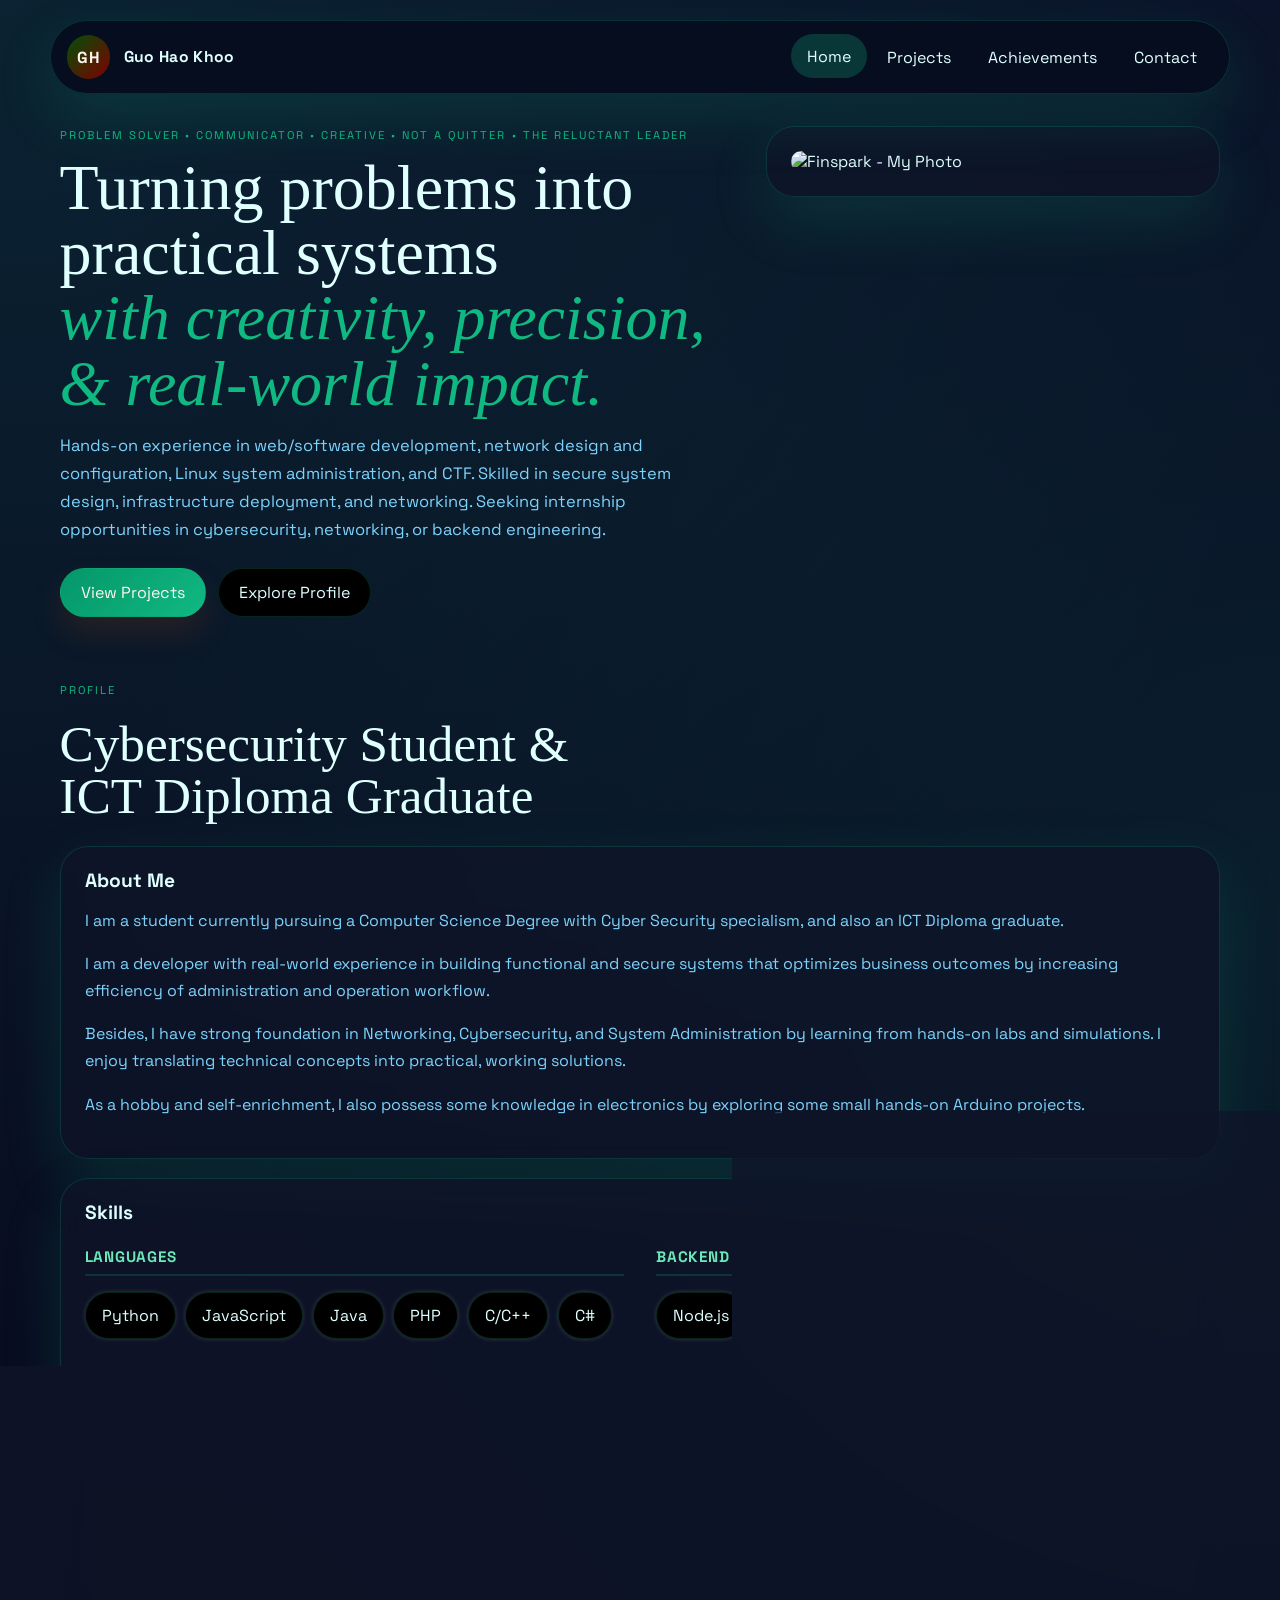
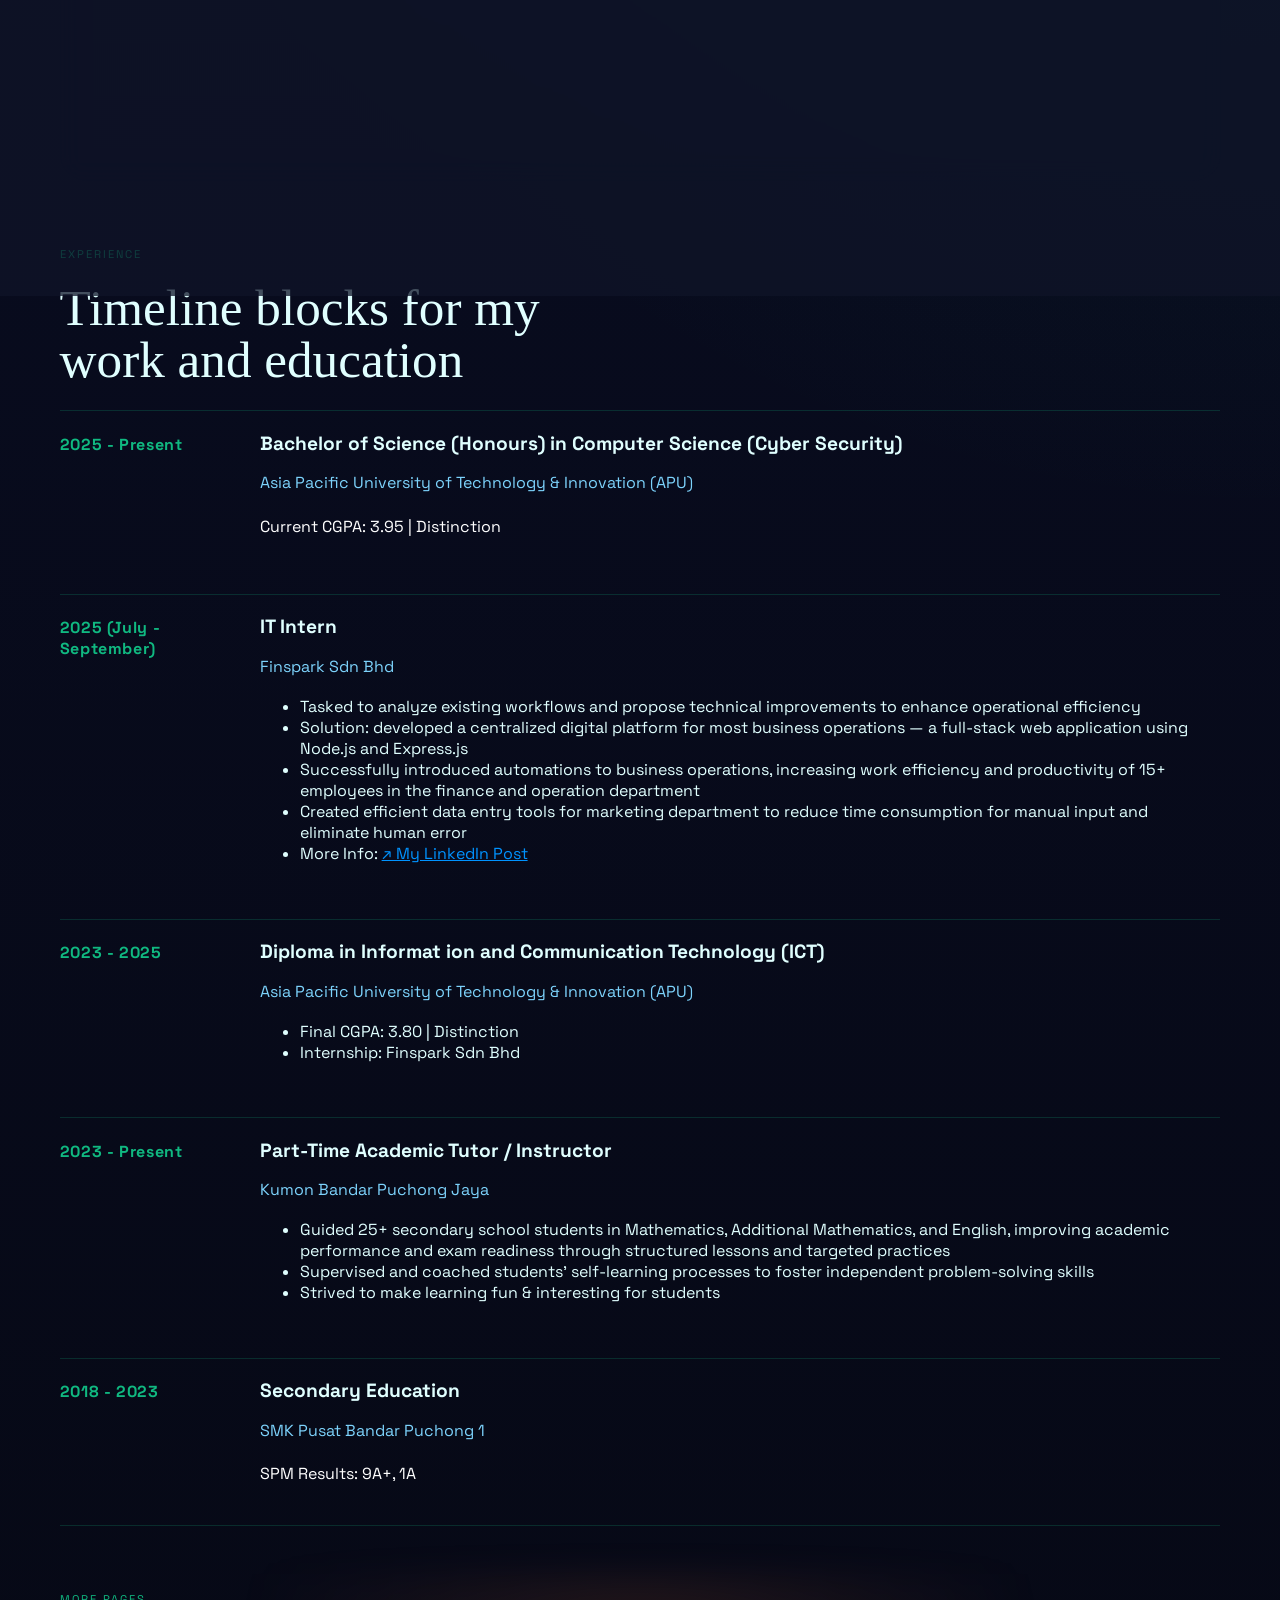
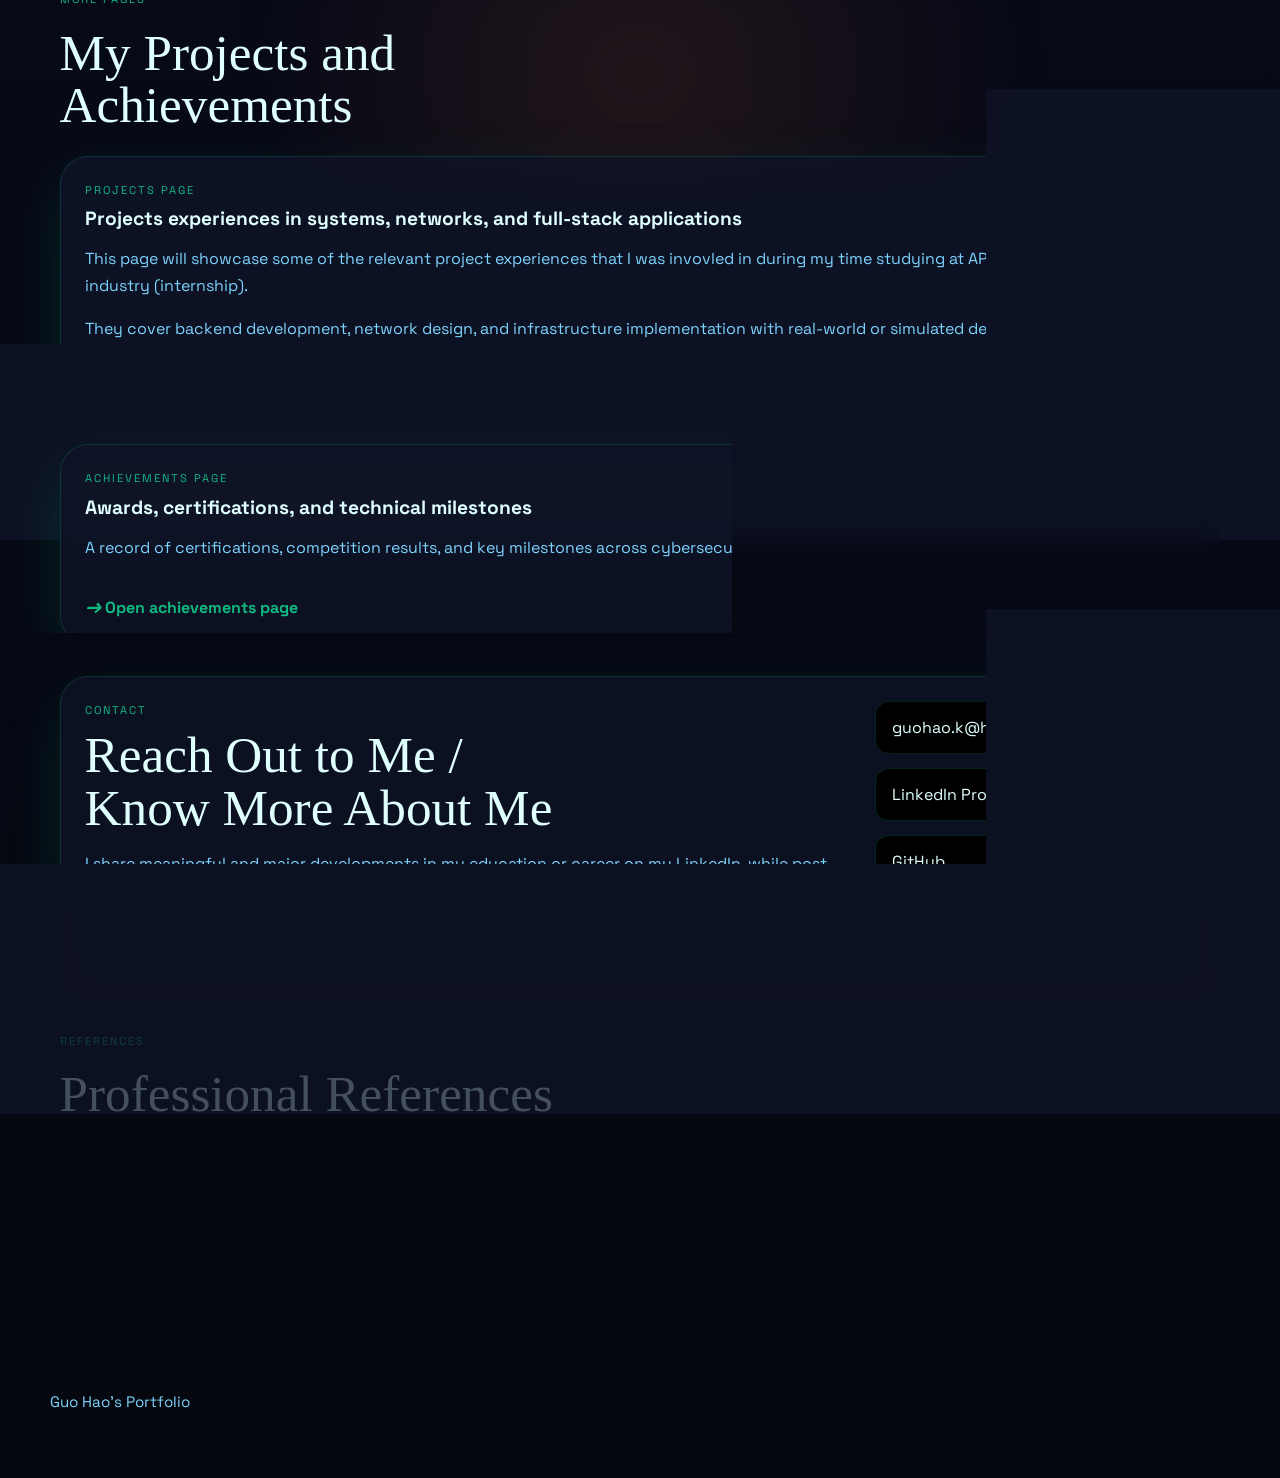
==== commit c7cfae03: "added finspark project info" ====
--- a/index.html
+++ b/index.html
@@ -65,11 +65,11 @@
         <div class="hero-copy">
           <p class="eyebrow">Problem Solver • Communicator • Creative • Not a Quitter • The Reluctant Leader</p>
           <h1>
-            Turning complex problems into practical systems
+            Turning problems into practical systems
             <span>with creativity, precision, & real-world impact.</span>
           </h1>
           <p class="hero-text">
-            Cybersecurity student with hands-on experience in web/software development, network design and configuration, Linux system administration, and CTF. Skilled in secure system design, infrastructure deployment, and networking. Seeking internship opportunities in cybersecurity, networking, or backend engineering.
+            Hands-on experience in web/software development, network design and configuration, Linux system administration, and CTF. Skilled in secure system design, infrastructure deployment, and networking. Seeking internship opportunities in cybersecurity, networking, or backend engineering.
           </p>
           <div class="hero-actions">
             <a class="button button-primary" href="projects.html">View Projects</a>
@@ -79,7 +79,6 @@
         <aside class="hero-panel">
           <div class="profile-card">
             <img style="border-radius: 10px;" src="images/mypfp2.jpg" alt="Finspark - My Photo">
-            <!-- <img style="border-radius: 10px;" src="images/finsparkDiscussion.jpg" alt="Finspark - Meeting Discussion"> -->
           </div>
         </aside>
       </section>
@@ -92,7 +91,7 @@
         <div class="grid-two">
           <article class="panel">
             <h3>About Me</h3>
-            <p>I am a student currently pursuing a Cybersecurity Degree and also an ICT Diploma graduate.</p>
+            <p>I am a student currently pursuing a Computer Science Degree with Cyber Security specialism, and also an ICT Diploma graduate.</p>
             <p>I am a developer with real-world experience in building functional and secure systems that optimizes business outcomes by increasing efficiency of administration and operation workflow.</p>
             <p>Besides, I have strong foundation in Networking, Cybersecurity, and System Administration by learning from hands-on labs and simulations. I enjoy translating technical concepts into practical, working solutions.</p>
             <p>As a hobby and self-enrichment, I also possess some knowledge in electronics by exploring some small hands-on Arduino projects.</p>
@@ -125,9 +124,9 @@
                 <h4>Cybersecurity</h4>
                 <ul class="tag-list">
                   <li>Reverse Engineering</li>
-                  <li>Web Exploitation</li>
                   <li>Digital Forensics</li>
                   <li>CTF</li>
+                  <li>Web Exploitation</li>
                   <li>Cryptography</li>
                 </ul>
               </div>
@@ -191,7 +190,7 @@
                 <ul>
                   <li>Tasked to analyze existing workflows and propose technical improvements to enhance operational efficiency</li>
                   <li>Solution: developed a centralized digital platform for most business operations — a full-stack web application using Node.js and Express.js</li>
-                  <li>Successfully introduced automations to business operations, increasing work efficiency and productivity of 10+ employees in the finance and operation department</li>
+                  <li>Successfully introduced automations to business operations, increasing work efficiency and productivity of 15+ employees in the finance and operation department</li>
                   <li>Created efficient data entry tools for marketing department to reduce time consumption for manual input and eliminate human error</li>
                   <li>More Info: <a style="color: #0093ff;" href="https://www.linkedin.com/feed/update/urn:li:activity:7388507509298233344/" target="_blank" rel="noreferrer"><u>↗ My LinkedIn Post</u></a></li>
                 </ul>
@@ -230,11 +229,8 @@
             <div>
               <h3>Secondary Education</h3>
               <p>SMK Pusat Bandar Puchong 1</p>
-              <p>
-                <ul>
-                  <li>SPM Results: 9A+, 1A</li>
-                  <li>Notable Achievement: Champion of national-level mathematics competition (Techlympics Math Whiz 2022)</li>
-                </ul>
+              <p  style="color: white;">
+                  SPM Results: 9A+, 1A
               </p>
             </div>
           </article>
@@ -251,7 +247,7 @@
             <p class="card-label">Projects page</p>
             <h3>Projects experiences in systems, networks, and full-stack applications</h3>
             <p>
-              This page will showcase some of the relevant project experiences that I was invovled in during my time studying at APU, and working in the industry (internships).
+              This page will showcase some of the relevant project experiences that I was invovled in during my time studying at APU, and working in the industry (internship).
             </p>
             <p> 
               They cover backend development, network design, and infrastructure implementation with real-world or simulated deployment details.
--- a/styles.css
+++ b/styles.css
@@ -57,6 +57,10 @@
   padding: 1.25rem 0 3rem;
 }
 
+main {
+  padding: 0 0.6rem;
+}
+
 .topbar {
   position: sticky;
   top: 1rem;
@@ -66,7 +70,6 @@
   justify-content: space-between;
   gap: 1rem;
   padding: 0.9rem 1rem;
-  margin-bottom: 1.5rem;
   border: 1px solid var(--line);
   border-radius: 999px;
   background: rgba(7, 13, 31, 0.95);
@@ -172,7 +175,7 @@
 
 h1,
 h2 {
-  font-family: "Instrument Serif", serif;
+  font-family: "Syne", serif;
   font-weight: 400;
 }
 
@@ -217,6 +220,7 @@
   display: inline-flex;
   align-items: center;
   justify-content: center;
+  cursor: pointer;
   min-height: 3rem;
   padding: 0.8rem 1.25rem;
   border-radius: 999px;
@@ -505,31 +509,6 @@
     var(--paper);
 }
 
-.achievement-badge {
-  display: inline-flex;
-  align-items: center;
-  justify-content: center;
-  width: 5rem;
-  height: 5rem;
-  border-radius: 50%;
-  background: linear-gradient(135deg, var(--accent), var(--accent-deep));
-  color: #fff7f0;
-  font-family: "Instrument Serif", serif;
-  font-size: 1.6rem;
-}
-
-.achievement-item {
-  display: grid;
-  grid-template-columns: 84px 1fr;
-  gap: 1rem;
-  padding: 1.3rem;
-}
-
-.achievement-item span {
-  font-weight: 700;
-  color: var(--accent-deep);
-}
-
 .achievement-category {
   display: grid;
   gap: 1.5rem;
@@ -759,7 +738,7 @@
     padding: 0.6rem;
     border: 1px solid var(--line);
     border-radius: 24px;
-    background: rgba(255, 249, 241, 0.96);
+    background: rgba(7, 13, 31, 0.95);
     box-shadow: var(--shadow);
   }
 
